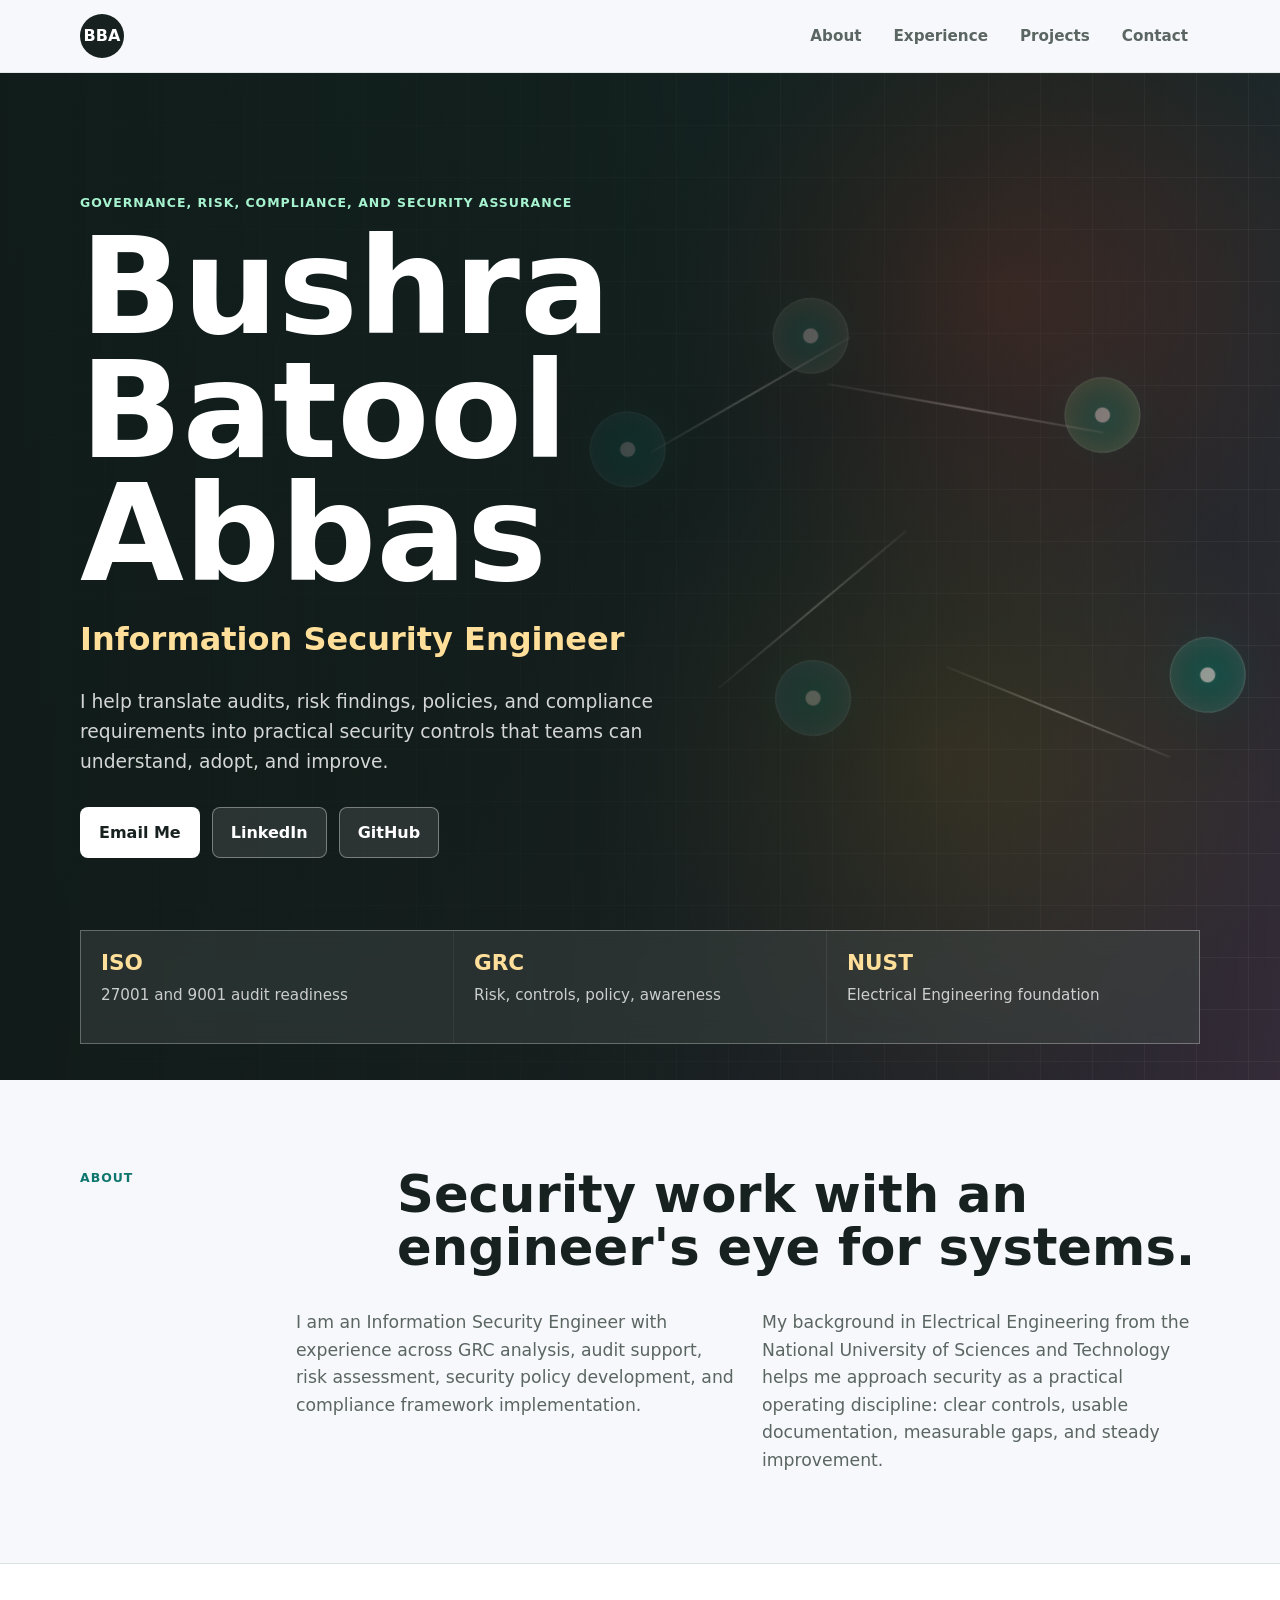
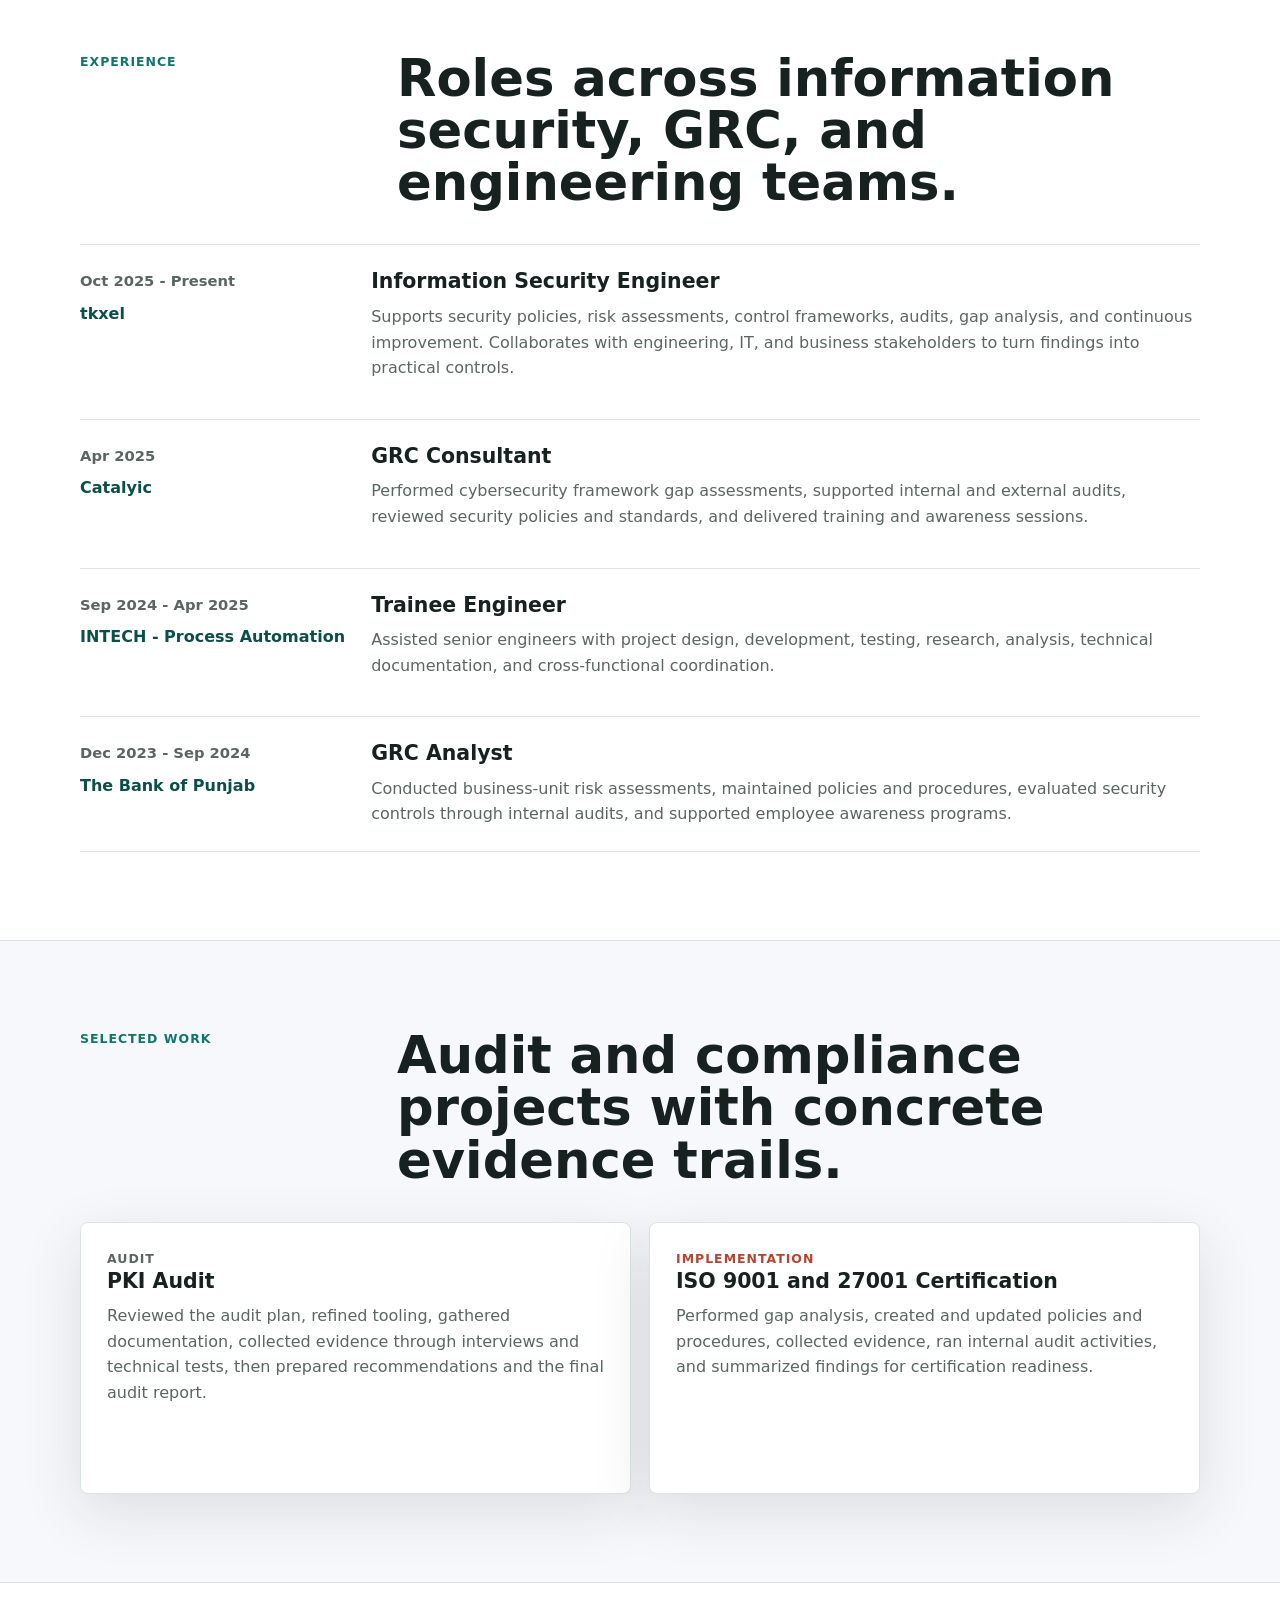
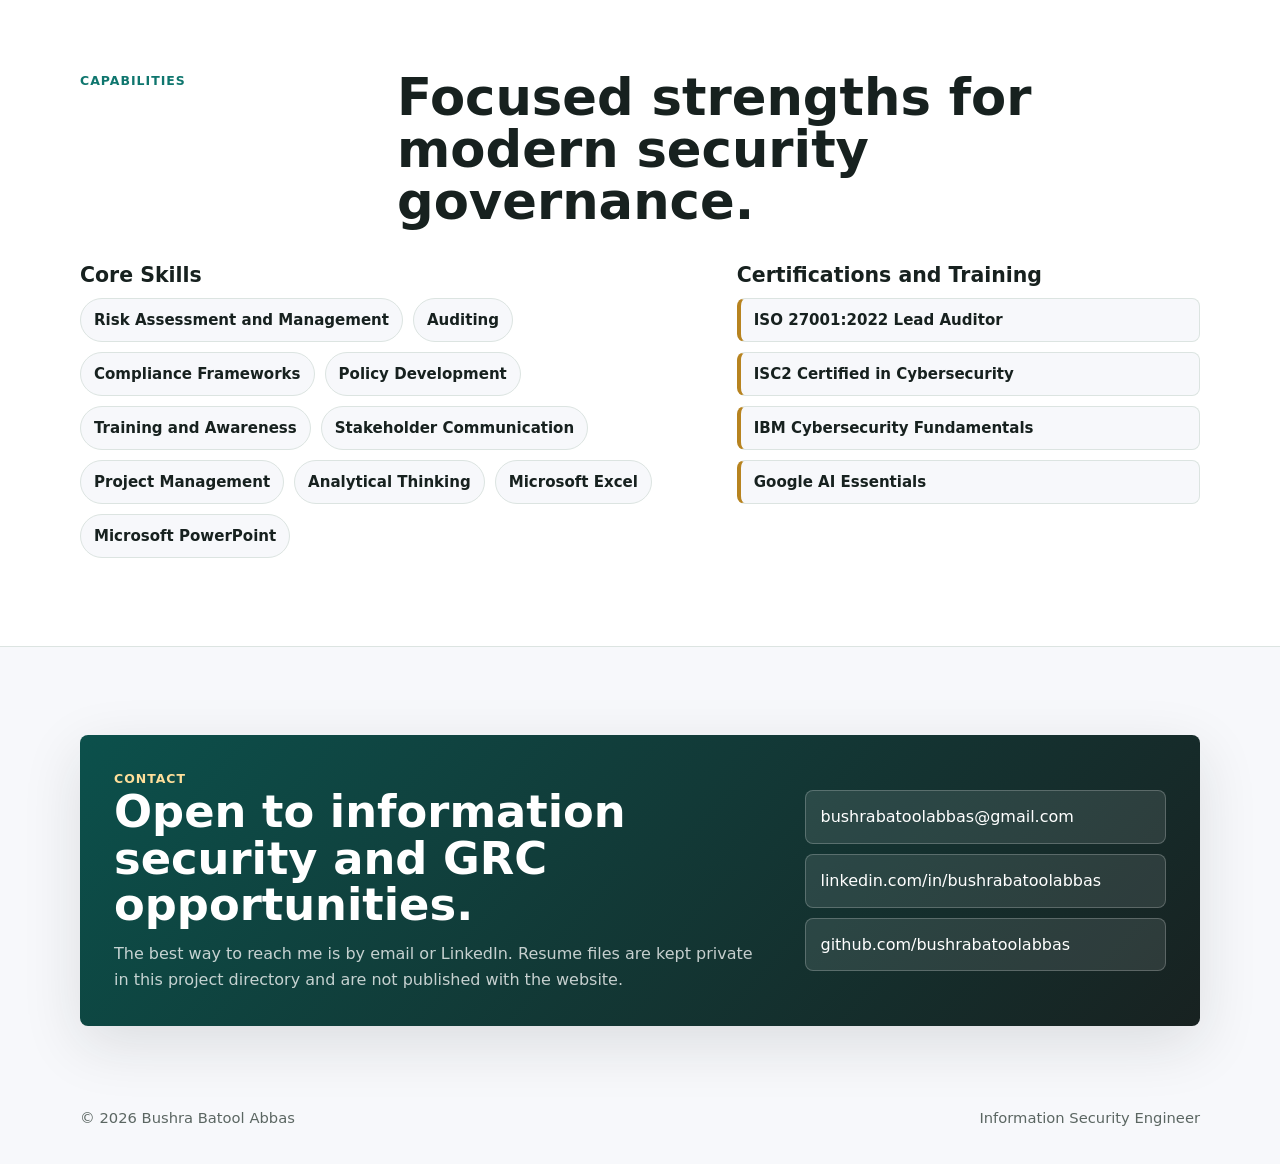
==== index.html @ c798f025 "Create portfolio website" ====
<!doctype html>
<html lang="en">
  <head>
    <meta charset="utf-8">
    <meta name="viewport" content="width=device-width, initial-scale=1">
    <meta name="description" content="Bushra Batool Abbas is an Information Security Engineer focused on GRC, audits, risk management, compliance frameworks, ISO implementation, policies, and awareness.">
    <meta name="theme-color" content="#0f766e">
    <meta property="og:title" content="Bushra Batool Abbas | Information Security Engineer">
    <meta property="og:description" content="GRC, audits, risk assessment, ISO 27001, policy development, and security awareness.">
    <meta property="og:type" content="website">
    <title>Bushra Batool Abbas | Information Security Engineer</title>
    <link rel="stylesheet" href="styles.css">
  </head>
  <body>
    <a class="skip-link" href="#main">Skip to content</a>

    <header class="site-header" aria-label="Primary">
      <nav class="nav">
        <a class="brand" href="#top" aria-label="Bushra Batool Abbas home">BBA</a>
        <button class="nav-toggle" type="button" aria-label="Open navigation" aria-expanded="false">
          <span></span>
          <span></span>
          <span></span>
        </button>
        <div class="nav-links">
          <a href="#about">About</a>
          <a href="#experience">Experience</a>
          <a href="#projects">Projects</a>
          <a href="#contact">Contact</a>
        </div>
      </nav>
    </header>

    <main id="main">
      <section class="hero" id="top" aria-labelledby="hero-title">
        <div class="hero-visual" aria-hidden="true">
          <div class="grid-plane"></div>
          <div class="control-map">
            <span class="node node-a"></span>
            <span class="node node-b"></span>
            <span class="node node-c"></span>
            <span class="node node-d"></span>
            <span class="node node-e"></span>
            <span class="line line-one"></span>
            <span class="line line-two"></span>
            <span class="line line-three"></span>
            <span class="line line-four"></span>
          </div>
        </div>
        <div class="hero-content">
          <p class="eyebrow">Governance, risk, compliance, and security assurance</p>
          <h1 id="hero-title">Bushra Batool Abbas</h1>
          <p class="hero-role">Information Security Engineer</p>
          <p class="hero-summary">
            I help translate audits, risk findings, policies, and compliance requirements into practical security controls that teams can understand, adopt, and improve.
          </p>
          <div class="hero-actions" aria-label="Contact links">
            <a class="button primary" href="mailto:bushrabatoolabbas@gmail.com">Email Me</a>
            <a class="button secondary" href="https://www.linkedin.com/in/bushrabatoolabbas/" rel="noreferrer">LinkedIn</a>
            <a class="button secondary" href="https://github.com/bushrabatoolabbas" rel="noreferrer">GitHub</a>
          </div>
        </div>
        <div class="hero-stats" aria-label="Profile highlights">
          <div>
            <strong>ISO</strong>
            <span>27001 and 9001 audit readiness</span>
          </div>
          <div>
            <strong>GRC</strong>
            <span>Risk, controls, policy, awareness</span>
          </div>
          <div>
            <strong>NUST</strong>
            <span>Electrical Engineering foundation</span>
          </div>
        </div>
      </section>

      <section class="section about" id="about" aria-labelledby="about-title">
        <div class="section-heading">
          <p class="section-kicker">About</p>
          <h2 id="about-title">Security work with an engineer's eye for systems.</h2>
        </div>
        <div class="about-grid">
          <p>
            I am an Information Security Engineer with experience across GRC analysis, audit support, risk assessment, security policy development, and compliance framework implementation.
          </p>
          <p>
            My background in Electrical Engineering from the National University of Sciences and Technology helps me approach security as a practical operating discipline: clear controls, usable documentation, measurable gaps, and steady improvement.
          </p>
        </div>
      </section>

      <section class="section band" id="experience" aria-labelledby="experience-title">
        <div class="section-heading">
          <p class="section-kicker">Experience</p>
          <h2 id="experience-title">Roles across information security, GRC, and engineering teams.</h2>
        </div>
        <div class="timeline">
          <article class="timeline-item">
            <div class="timeline-meta">
              <span>Oct 2025 - Present</span>
              <strong>tkxel</strong>
            </div>
            <div class="timeline-body">
              <h3>Information Security Engineer</h3>
              <p>
                Supports security policies, risk assessments, control frameworks, audits, gap analysis, and continuous improvement. Collaborates with engineering, IT, and business stakeholders to turn findings into practical controls.
              </p>
            </div>
          </article>

          <article class="timeline-item">
            <div class="timeline-meta">
              <span>Apr 2025</span>
              <strong>Catalyic</strong>
            </div>
            <div class="timeline-body">
              <h3>GRC Consultant</h3>
              <p>
                Performed cybersecurity framework gap assessments, supported internal and external audits, reviewed security policies and standards, and delivered training and awareness sessions.
              </p>
            </div>
          </article>

          <article class="timeline-item">
            <div class="timeline-meta">
              <span>Sep 2024 - Apr 2025</span>
              <strong>INTECH - Process Automation</strong>
            </div>
            <div class="timeline-body">
              <h3>Trainee Engineer</h3>
              <p>
                Assisted senior engineers with project design, development, testing, research, analysis, technical documentation, and cross-functional coordination.
              </p>
            </div>
          </article>

          <article class="timeline-item">
            <div class="timeline-meta">
              <span>Dec 2023 - Sep 2024</span>
              <strong>The Bank of Punjab</strong>
            </div>
            <div class="timeline-body">
              <h3>GRC Analyst</h3>
              <p>
                Conducted business-unit risk assessments, maintained policies and procedures, evaluated security controls through internal audits, and supported employee awareness programs.
              </p>
            </div>
          </article>
        </div>
      </section>

      <section class="section" id="projects" aria-labelledby="projects-title">
        <div class="section-heading">
          <p class="section-kicker">Selected Work</p>
          <h2 id="projects-title">Audit and compliance projects with concrete evidence trails.</h2>
        </div>
        <div class="project-grid">
          <article class="project-card">
            <p class="project-label">Audit</p>
            <h3>PKI Audit</h3>
            <p>
              Reviewed the audit plan, refined tooling, gathered documentation, collected evidence through interviews and technical tests, then prepared recommendations and the final audit report.
            </p>
          </article>
          <article class="project-card">
            <p class="project-label">Implementation</p>
            <h3>ISO 9001 and 27001 Certification</h3>
            <p>
              Performed gap analysis, created and updated policies and procedures, collected evidence, ran internal audit activities, and summarized findings for certification readiness.
            </p>
          </article>
        </div>
      </section>

      <section class="section split band" aria-labelledby="skills-title">
        <div class="section-heading">
          <p class="section-kicker">Capabilities</p>
          <h2 id="skills-title">Focused strengths for modern security governance.</h2>
        </div>
        <div class="capability-layout">
          <div>
            <h3>Core Skills</h3>
            <ul class="tag-list">
              <li>Risk Assessment and Management</li>
              <li>Auditing</li>
              <li>Compliance Frameworks</li>
              <li>Policy Development</li>
              <li>Training and Awareness</li>
              <li>Stakeholder Communication</li>
              <li>Project Management</li>
              <li>Analytical Thinking</li>
              <li>Microsoft Excel</li>
              <li>Microsoft PowerPoint</li>
            </ul>
          </div>
          <div>
            <h3>Certifications and Training</h3>
            <ul class="credential-list">
              <li>ISO 27001:2022 Lead Auditor</li>
              <li>ISC2 Certified in Cybersecurity</li>
              <li>IBM Cybersecurity Fundamentals</li>
              <li>Google AI Essentials</li>
            </ul>
          </div>
        </div>
      </section>

      <section class="section contact" id="contact" aria-labelledby="contact-title">
        <div class="contact-panel">
          <div>
            <p class="section-kicker">Contact</p>
            <h2 id="contact-title">Open to information security and GRC opportunities.</h2>
            <p>
              The best way to reach me is by email or LinkedIn. Resume files are kept private in this project directory and are not published with the website.
            </p>
          </div>
          <div class="contact-links">
            <a href="mailto:bushrabatoolabbas@gmail.com">bushrabatoolabbas@gmail.com</a>
            <a href="https://www.linkedin.com/in/bushrabatoolabbas/" rel="noreferrer">linkedin.com/in/bushrabatoolabbas</a>
            <a href="https://github.com/bushrabatoolabbas" rel="noreferrer">github.com/bushrabatoolabbas</a>
          </div>
        </div>
      </section>
    </main>

    <footer class="site-footer">
      <span>&copy; <span id="year">2026</span> Bushra Batool Abbas</span>
      <span>Information Security Engineer</span>
    </footer>

    <script src="script.js"></script>
  </body>
</html>
---- styles.css ----
:root {
  --ink: #17211f;
  --muted: #5b6662;
  --page: #f7f8fb;
  --surface: #ffffff;
  --line: #dce4e1;
  --teal: #0f766e;
  --teal-dark: #0b4f4a;
  --coral: #b9432f;
  --gold: #b7831f;
  --plum: #553c7b;
  --shadow: 0 18px 60px rgba(21, 31, 29, 0.12);
  --radius: 8px;
  --max: 1120px;
}

* {
  box-sizing: border-box;
}

html {
  scroll-behavior: smooth;
}

body {
  margin: 0;
  background: var(--page);
  color: var(--ink);
  font-family: Inter, ui-sans-serif, system-ui, -apple-system, BlinkMacSystemFont, "Segoe UI", sans-serif;
  line-height: 1.6;
}

a {
  color: inherit;
}

.skip-link {
  position: fixed;
  top: 12px;
  left: 12px;
  z-index: 100;
  transform: translateY(-140%);
  background: var(--ink);
  color: white;
  padding: 10px 14px;
  border-radius: var(--radius);
  transition: transform 160ms ease;
}

.skip-link:focus {
  transform: translateY(0);
}

.site-header {
  position: sticky;
  top: 0;
  z-index: 20;
  background: rgba(247, 248, 251, 0.86);
  border-bottom: 1px solid rgba(220, 228, 225, 0.84);
  backdrop-filter: blur(18px);
}

.nav {
  width: min(100% - 32px, var(--max));
  height: 72px;
  margin: 0 auto;
  display: flex;
  align-items: center;
  justify-content: space-between;
  gap: 24px;
}

.brand {
  display: grid;
  place-items: center;
  width: 44px;
  height: 44px;
  border-radius: 50%;
  background: var(--ink);
  color: white;
  font-weight: 800;
  text-decoration: none;
  letter-spacing: 0;
}

.nav-links {
  display: flex;
  align-items: center;
  gap: 8px;
}

.nav-links a {
  padding: 10px 12px;
  color: var(--muted);
  font-size: 0.95rem;
  font-weight: 650;
  text-decoration: none;
  border-radius: var(--radius);
}

.nav-links a:hover,
.nav-links a:focus-visible {
  color: var(--ink);
  background: rgba(15, 118, 110, 0.1);
}

.nav-toggle {
  display: none;
  width: 44px;
  height: 44px;
  border: 1px solid var(--line);
  border-radius: var(--radius);
  background: var(--surface);
  cursor: pointer;
}

.nav-toggle span {
  display: block;
  width: 18px;
  height: 2px;
  margin: 4px auto;
  background: var(--ink);
}

.hero {
  position: relative;
  min-height: calc(100svh - 72px);
  overflow: hidden;
  display: grid;
  align-content: center;
  padding: 86px max(24px, calc((100vw - var(--max)) / 2)) 36px;
  isolation: isolate;
  background: #111b19;
  color: white;
}

.hero::after {
  content: "";
  position: absolute;
  inset: 0;
  z-index: -1;
  background:
    linear-gradient(90deg, rgba(17, 27, 25, 0.96) 0%, rgba(17, 27, 25, 0.82) 44%, rgba(17, 27, 25, 0.32) 100%),
    radial-gradient(circle at 78% 22%, rgba(185, 67, 47, 0.42), transparent 26%),
    radial-gradient(circle at 74% 68%, rgba(183, 131, 31, 0.34), transparent 30%);
}

.hero-visual {
  position: absolute;
  inset: 0;
  z-index: -2;
  opacity: 0.96;
}

.grid-plane {
  position: absolute;
  inset: 0;
  background:
    linear-gradient(rgba(255, 255, 255, 0.08) 1px, transparent 1px),
    linear-gradient(90deg, rgba(255, 255, 255, 0.08) 1px, transparent 1px),
    linear-gradient(135deg, #0c3f3c, #1d2c2b 46%, #483449);
  background-size: 52px 52px, 52px 52px, cover;
}

.control-map {
  position: absolute;
  width: min(56vw, 680px);
  aspect-ratio: 1.25;
  right: 3vw;
  top: 18%;
  transform: rotate(-8deg);
  filter: drop-shadow(0 18px 36px rgba(0, 0, 0, 0.28));
}

.node,
.line {
  position: absolute;
  display: block;
}

.node {
  width: 76px;
  height: 76px;
  border: 1px solid rgba(255, 255, 255, 0.34);
  border-radius: 50%;
  background:
    radial-gradient(circle, rgba(255, 255, 255, 0.92) 0 7px, transparent 8px),
    radial-gradient(circle, rgba(15, 118, 110, 0.95), rgba(15, 118, 110, 0.42));
  box-shadow: inset 0 0 22px rgba(255, 255, 255, 0.18), 0 0 38px rgba(15, 118, 110, 0.34);
}

.node-a { left: 6%; top: 22%; }
.node-b { left: 35%; top: 6%; background-color: rgba(185, 67, 47, 0.55); }
.node-c { right: 13%; top: 28%; background-color: rgba(183, 131, 31, 0.52); }
.node-d { left: 28%; bottom: 14%; background-color: rgba(85, 60, 123, 0.55); }
.node-e { right: 3%; bottom: 8%; }

.line {
  height: 2px;
  transform-origin: left center;
  background: linear-gradient(90deg, rgba(255, 255, 255, 0.15), rgba(255, 255, 255, 0.78), rgba(255, 255, 255, 0.15));
}

.line-one { width: 230px; left: 15%; top: 30%; transform: rotate(-22deg); }
.line-two { width: 280px; left: 42%; top: 22%; transform: rotate(18deg); }
.line-three { width: 245px; left: 20%; bottom: 25%; transform: rotate(-32deg); }
.line-four { width: 240px; right: 11%; bottom: 23%; transform: rotate(30deg); }

.hero-content {
  max-width: 720px;
  padding-top: 34px;
}

.eyebrow,
.section-kicker,
.project-label {
  margin: 0 0 12px;
  color: var(--teal);
  font-size: 0.78rem;
  font-weight: 800;
  letter-spacing: 0.08em;
  text-transform: uppercase;
}

.hero .eyebrow {
  color: #a7f3d0;
}

h1,
h2,
h3,
p {
  overflow-wrap: anywhere;
}

h1 {
  max-width: 12ch;
  margin: 0;
  font-size: clamp(3.6rem, 11vw, 8.4rem);
  line-height: 0.92;
  letter-spacing: 0;
}

.hero-role {
  margin: 18px 0 0;
  color: #ffdf9a;
  font-size: clamp(1.28rem, 2.6vw, 2rem);
  font-weight: 760;
}

.hero-summary {
  max-width: 640px;
  margin: 22px 0 0;
  color: rgba(255, 255, 255, 0.82);
  font-size: clamp(1rem, 1.6vw, 1.17rem);
}

.hero-actions {
  display: flex;
  flex-wrap: wrap;
  gap: 12px;
  margin-top: 30px;
}

.button {
  display: inline-flex;
  align-items: center;
  justify-content: center;
  min-height: 46px;
  padding: 12px 18px;
  border: 1px solid transparent;
  border-radius: var(--radius);
  font-weight: 760;
  text-decoration: none;
}

.button.primary {
  background: #ffffff;
  color: var(--ink);
}

.button.secondary {
  color: white;
  border-color: rgba(255, 255, 255, 0.36);
  background: rgba(255, 255, 255, 0.1);
}

.button:hover,
.button:focus-visible {
  transform: translateY(-1px);
}

.hero-stats {
  align-self: end;
  display: grid;
  grid-template-columns: repeat(3, minmax(0, 1fr));
  gap: 1px;
  width: min(100%, var(--max));
  margin-top: 72px;
  border: 1px solid rgba(255, 255, 255, 0.24);
  background: rgba(255, 255, 255, 0.14);
  backdrop-filter: blur(12px);
}

.hero-stats div {
  min-height: 112px;
  padding: 20px;
  background: rgba(17, 27, 25, 0.34);
}

.hero-stats strong {
  display: block;
  color: #ffdf9a;
  font-size: 1.35rem;
  line-height: 1.1;
}

.hero-stats span {
  display: block;
  margin-top: 8px;
  color: rgba(255, 255, 255, 0.76);
  font-size: 0.95rem;
}

.section {
  width: min(100% - 32px, var(--max));
  margin: 0 auto;
  padding: 88px 0;
}

.band {
  position: relative;
  width: 100%;
  max-width: none;
  padding-left: max(16px, calc((100vw - var(--max)) / 2));
  padding-right: max(16px, calc((100vw - var(--max)) / 2));
  background: var(--surface);
  border-block: 1px solid var(--line);
}

.section-heading {
  display: grid;
  grid-template-columns: minmax(180px, 0.35fr) minmax(0, 1fr);
  gap: 36px;
  align-items: start;
  margin-bottom: 36px;
}

.section-heading h2 {
  max-width: 800px;
  margin: 0;
  font-size: clamp(2rem, 4vw, 4rem);
  line-height: 1.02;
  letter-spacing: 0;
}

.about-grid {
  display: grid;
  grid-template-columns: repeat(2, minmax(0, 1fr));
  gap: 28px;
  margin-left: min(216px, 20vw);
}

.about-grid p {
  margin: 0;
  color: var(--muted);
  font-size: 1.08rem;
}

.timeline {
  display: grid;
  gap: 14px;
}

.timeline-item {
  display: grid;
  grid-template-columns: minmax(190px, 0.32fr) minmax(0, 1fr);
  gap: 26px;
  padding: 24px 0;
  border-top: 1px solid var(--line);
}

.timeline-item:last-child {
  border-bottom: 1px solid var(--line);
}

.timeline-meta span {
  display: block;
  color: var(--muted);
  font-size: 0.92rem;
  font-weight: 680;
}

.timeline-meta strong {
  display: block;
  margin-top: 8px;
  color: var(--teal-dark);
}

.timeline-body h3,
.project-card h3,
.capability-layout h3 {
  margin: 0 0 10px;
  font-size: 1.28rem;
  line-height: 1.2;
}

.timeline-body p,
.project-card p,
.contact p {
  margin: 0;
  color: var(--muted);
}

.project-grid {
  display: grid;
  grid-template-columns: repeat(2, minmax(0, 1fr));
  gap: 18px;
}

.project-card {
  min-height: 272px;
  padding: 26px;
  border: 1px solid var(--line);
  border-radius: var(--radius);
  background: var(--surface);
  box-shadow: var(--shadow);
}

.project-card:nth-child(2) .project-label {
  color: var(--coral);
}

.capability-layout {
  display: grid;
  grid-template-columns: 1.15fr 0.85fr;
  gap: 30px;
}

.tag-list,
.credential-list {
  list-style: none;
  display: flex;
  flex-wrap: wrap;
  gap: 10px;
  padding: 0;
  margin: 0;
}

.tag-list li,
.credential-list li {
  border: 1px solid var(--line);
  border-radius: 999px;
  background: var(--page);
  padding: 9px 13px;
  color: var(--ink);
  font-size: 0.94rem;
  font-weight: 650;
}

.credential-list {
  display: grid;
}

.credential-list li {
  border-radius: var(--radius);
  border-left: 4px solid var(--gold);
}

.contact {
  padding-bottom: 56px;
}

.contact-panel {
  display: grid;
  grid-template-columns: minmax(0, 1fr) minmax(280px, 0.55fr);
  gap: 36px;
  align-items: center;
  padding: 34px;
  border-radius: var(--radius);
  color: white;
  background:
    linear-gradient(135deg, rgba(11, 79, 74, 0.96), rgba(23, 33, 31, 0.98)),
    linear-gradient(45deg, var(--teal), var(--plum));
  box-shadow: var(--shadow);
}

.contact-panel .section-kicker {
  color: #ffdf9a;
}

.contact-panel h2 {
  margin: 0 0 12px;
  font-size: clamp(1.8rem, 3.5vw, 3rem);
  line-height: 1.04;
  letter-spacing: 0;
}

.contact-panel p {
  color: rgba(255, 255, 255, 0.76);
}

.contact-links {
  display: grid;
  gap: 10px;
}

.contact-links a {
  display: block;
  padding: 13px 14px;
  border: 1px solid rgba(255, 255, 255, 0.22);
  border-radius: var(--radius);
  background: rgba(255, 255, 255, 0.1);
  color: white;
  text-decoration: none;
  overflow-wrap: anywhere;
}

.contact-links a:hover,
.contact-links a:focus-visible {
  background: rgba(255, 255, 255, 0.17);
}

.site-footer {
  width: min(100% - 32px, var(--max));
  margin: 0 auto;
  padding: 24px 0 34px;
  display: flex;
  justify-content: space-between;
  gap: 16px;
  color: var(--muted);
  font-size: 0.92rem;
}

@media (max-width: 820px) {
  .nav-toggle {
    display: block;
  }

  .nav-links {
    position: absolute;
    top: 72px;
    left: 16px;
    right: 16px;
    display: none;
    flex-direction: column;
    align-items: stretch;
    padding: 12px;
    border: 1px solid var(--line);
    border-radius: var(--radius);
    background: var(--surface);
    box-shadow: var(--shadow);
  }

  .nav-links.is-open {
    display: flex;
  }

  .nav-links a {
    color: var(--ink);
  }

  .hero {
    padding-top: 68px;
  }

  .control-map {
    width: 92vw;
    right: -32vw;
    top: 12%;
    opacity: 0.55;
  }

  .hero::after {
    background:
      linear-gradient(90deg, rgba(17, 27, 25, 0.96), rgba(17, 27, 25, 0.76)),
      radial-gradient(circle at 84% 18%, rgba(185, 67, 47, 0.35), transparent 30%);
  }

  .hero-stats,
  .section-heading,
  .about-grid,
  .timeline-item,
  .project-grid,
  .capability-layout,
  .contact-panel {
    grid-template-columns: 1fr;
  }

  .hero-stats {
    margin-top: 54px;
  }

  .hero-stats div {
    min-height: auto;
  }

  .section {
    padding-top: 64px;
    padding-bottom: 64px;
  }

  .about-grid {
    margin-left: 0;
  }

  .section-heading {
    gap: 10px;
  }

  .timeline-item {
    gap: 10px;
  }

  .project-card {
    min-height: auto;
  }

  .site-footer {
    flex-direction: column;
  }
}

@media (max-width: 480px) {
  .nav {
    width: min(100% - 24px, var(--max));
  }

  .hero {
    padding-left: 16px;
    padding-right: 16px;
  }

  .button {
    width: 100%;
  }

  .contact-panel {
    padding: 24px;
  }
}

@media (prefers-reduced-motion: reduce) {
  *,
  *::before,
  *::after {
    scroll-behavior: auto !important;
    transition-duration: 0.01ms !important;
    animation-duration: 0.01ms !important;
    animation-iteration-count: 1 !important;
  }
}
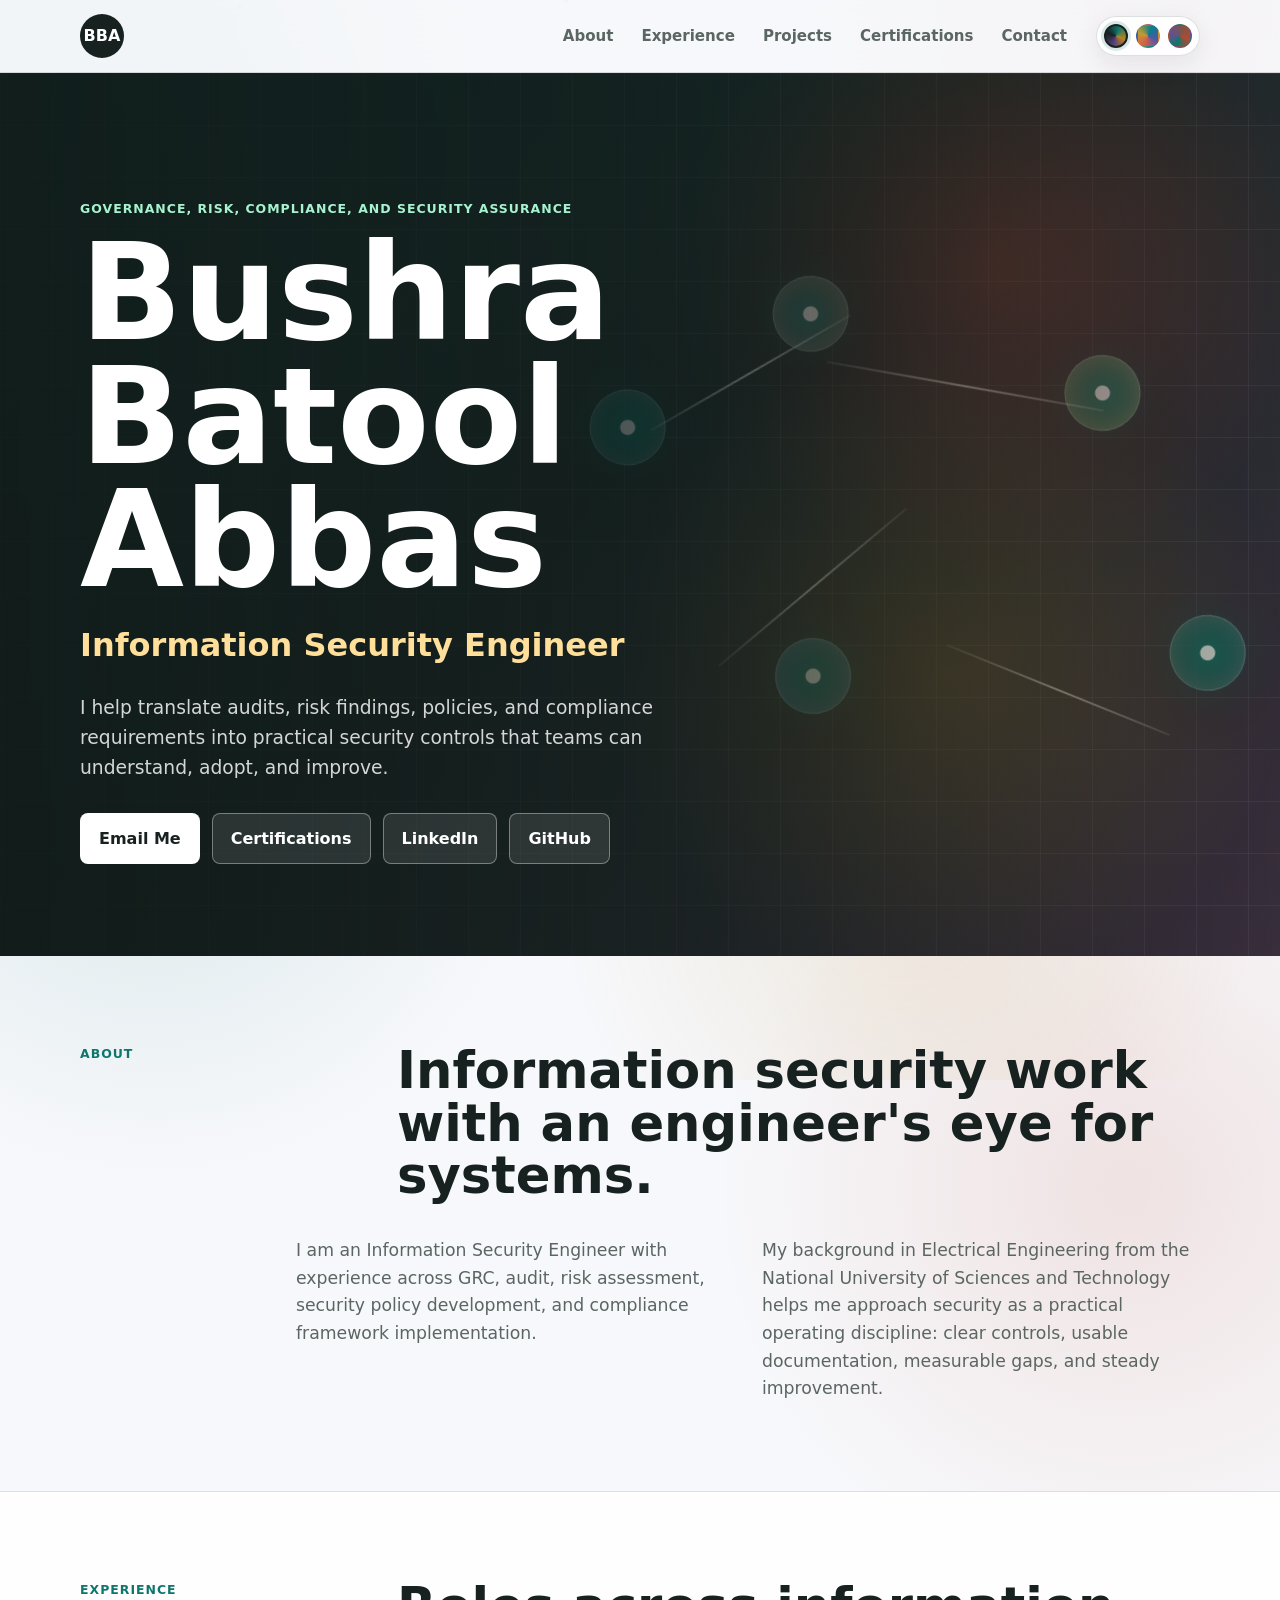
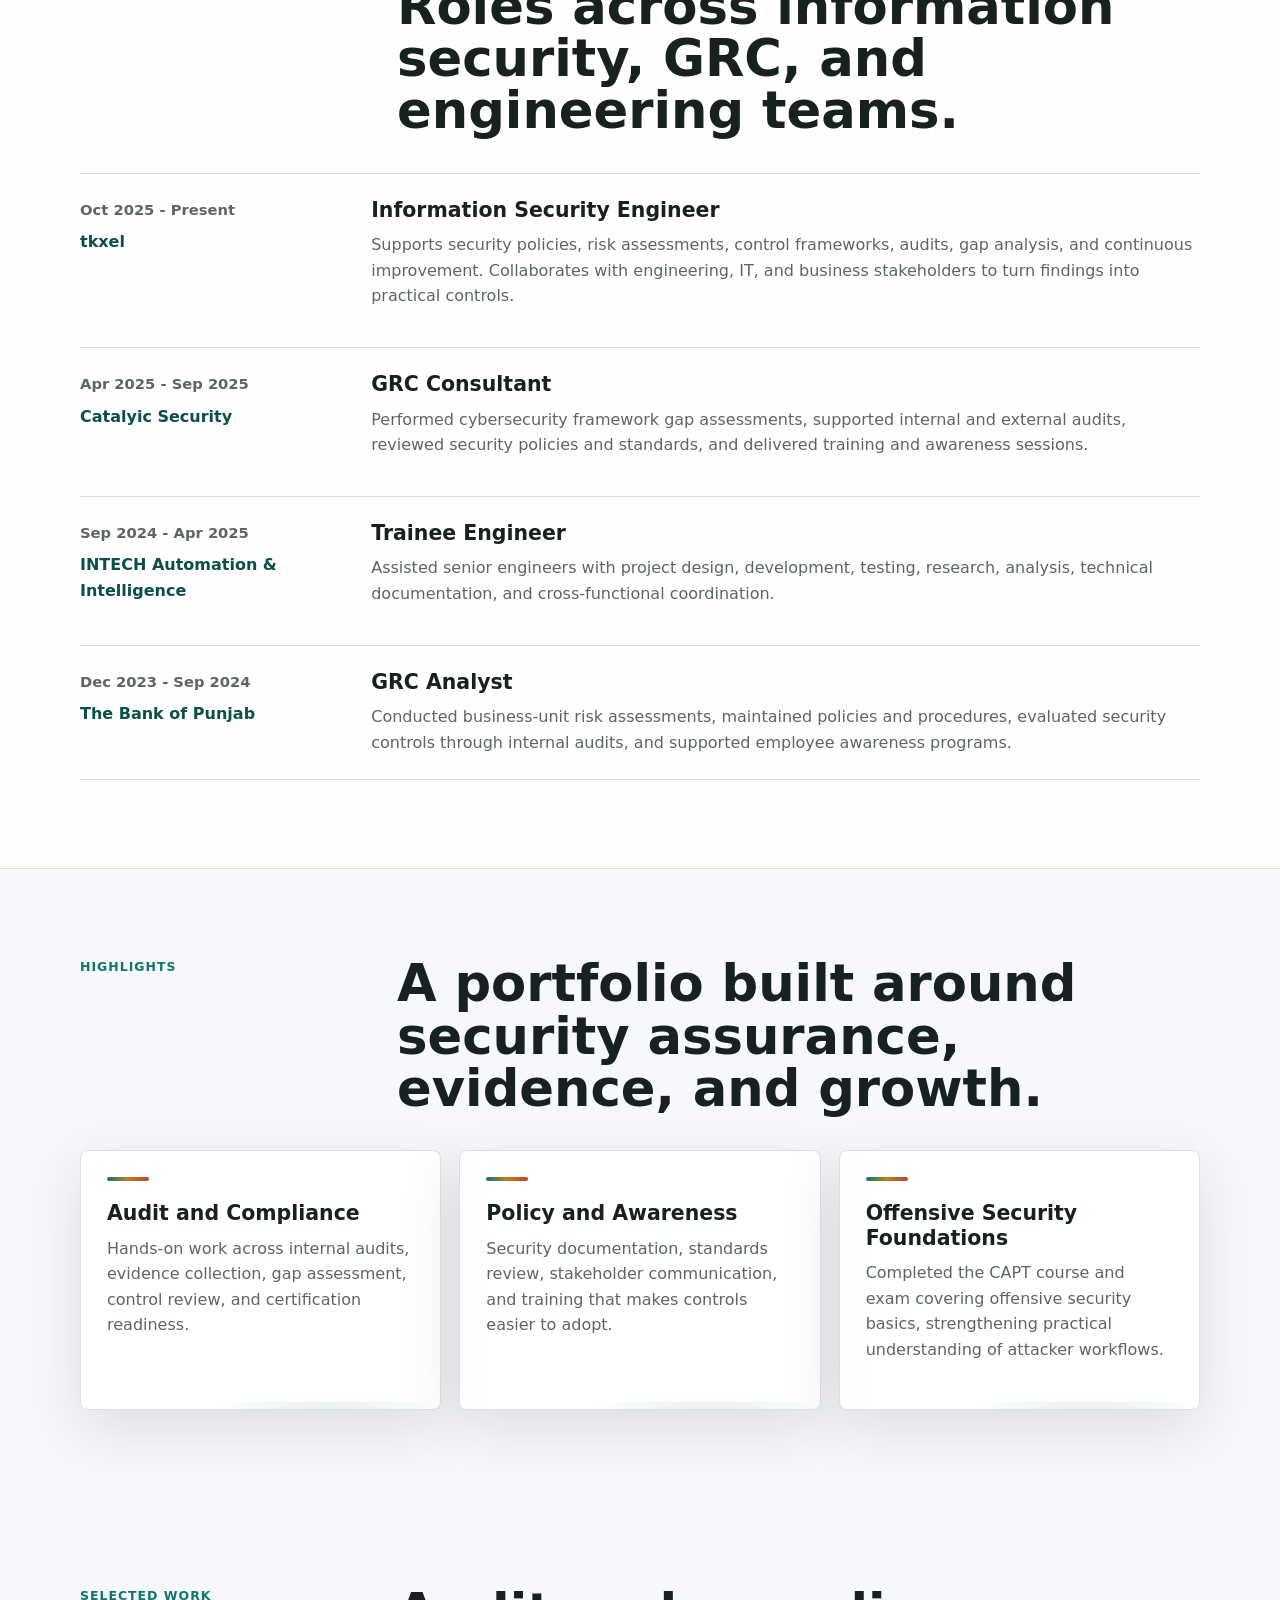
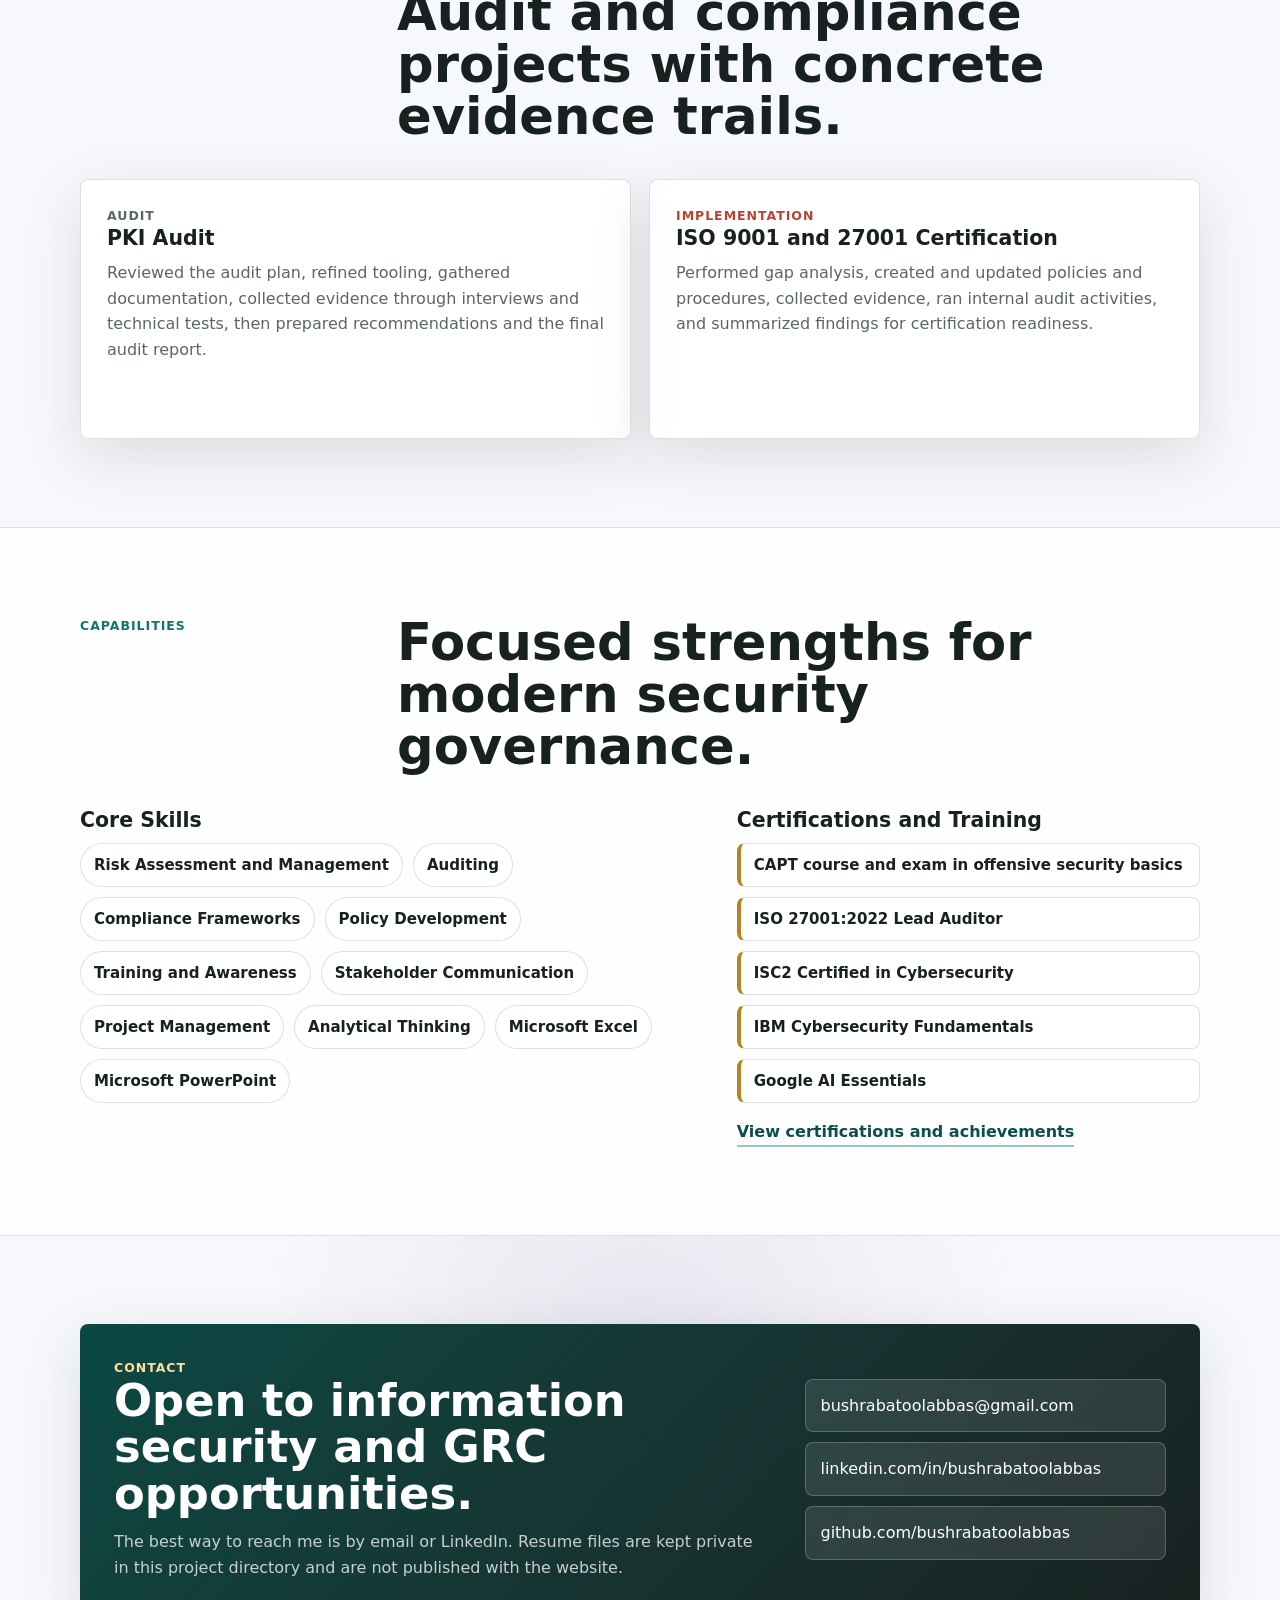
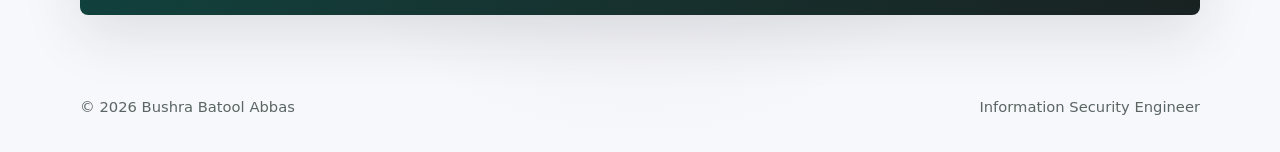
==== commit ef0c6324: "Enhance portfolio content and interactions" ====
--- a/index.html
+++ b/index.html
@@ -12,21 +12,28 @@
     <link rel="stylesheet" href="styles.css">
   </head>
   <body>
+    <canvas class="live-background" id="live-background" aria-hidden="true"></canvas>
     <a class="skip-link" href="#main">Skip to content</a>
 
     <header class="site-header" aria-label="Primary">
       <nav class="nav">
-        <a class="brand" href="#top" aria-label="Bushra Batool Abbas home">BBA</a>
+        <a class="brand" href="index.html#top" aria-label="Bushra Batool Abbas home">BBA</a>
         <button class="nav-toggle" type="button" aria-label="Open navigation" aria-expanded="false">
           <span></span>
           <span></span>
           <span></span>
         </button>
         <div class="nav-links">
-          <a href="#about">About</a>
-          <a href="#experience">Experience</a>
-          <a href="#projects">Projects</a>
-          <a href="#contact">Contact</a>
+          <a href="index.html#about">About</a>
+          <a href="index.html#experience">Experience</a>
+          <a href="index.html#projects">Projects</a>
+          <a href="certifications.html">Certifications</a>
+          <a href="index.html#contact">Contact</a>
+        </div>
+        <div class="theme-switcher" aria-label="Theme picker">
+          <button class="theme-swatch swatch-fortress" type="button" data-theme-value="fortress" aria-label="Use fortress theme" title="Fortress theme"></button>
+          <button class="theme-swatch swatch-aurora" type="button" data-theme-value="aurora" aria-label="Use aurora theme" title="Aurora theme"></button>
+          <button class="theme-swatch swatch-ember" type="button" data-theme-value="ember" aria-label="Use ember theme" title="Ember theme"></button>
         </div>
       </nav>
     </header>
@@ -56,34 +63,21 @@
           </p>
           <div class="hero-actions" aria-label="Contact links">
             <a class="button primary" href="mailto:bushrabatoolabbas@gmail.com">Email Me</a>
+            <a class="button secondary" href="certifications.html">Certifications</a>
             <a class="button secondary" href="https://www.linkedin.com/in/bushrabatoolabbas/" rel="noreferrer">LinkedIn</a>
             <a class="button secondary" href="https://github.com/bushrabatoolabbas" rel="noreferrer">GitHub</a>
           </div>
         </div>
-        <div class="hero-stats" aria-label="Profile highlights">
-          <div>
-            <strong>ISO</strong>
-            <span>27001 and 9001 audit readiness</span>
-          </div>
-          <div>
-            <strong>GRC</strong>
-            <span>Risk, controls, policy, awareness</span>
-          </div>
-          <div>
-            <strong>NUST</strong>
-            <span>Electrical Engineering foundation</span>
-          </div>
-        </div>
       </section>
 
       <section class="section about" id="about" aria-labelledby="about-title">
         <div class="section-heading">
           <p class="section-kicker">About</p>
-          <h2 id="about-title">Security work with an engineer's eye for systems.</h2>
+          <h2 id="about-title">Information security work with an engineer's eye for systems.</h2>
         </div>
         <div class="about-grid">
           <p>
-            I am an Information Security Engineer with experience across GRC analysis, audit support, risk assessment, security policy development, and compliance framework implementation.
+            I am an Information Security Engineer with experience across GRC, audit, risk assessment, security policy development, and compliance framework implementation.
           </p>
           <p>
             My background in Electrical Engineering from the National University of Sciences and Technology helps me approach security as a practical operating discipline: clear controls, usable documentation, measurable gaps, and steady improvement.
@@ -112,8 +106,8 @@
 
           <article class="timeline-item">
             <div class="timeline-meta">
-              <span>Apr 2025</span>
-              <strong>Catalyic</strong>
+              <span>Apr 2025 - Sep 2025</span>
+              <strong>Catalyic Security</strong>
             </div>
             <div class="timeline-body">
               <h3>GRC Consultant</h3>
@@ -126,7 +120,7 @@
           <article class="timeline-item">
             <div class="timeline-meta">
               <span>Sep 2024 - Apr 2025</span>
-              <strong>INTECH - Process Automation</strong>
+              <strong>INTECH Automation &amp; Intelligence</strong>
             </div>
             <div class="timeline-body">
               <h3>Trainee Engineer</h3>
@@ -147,6 +141,30 @@
                 Conducted business-unit risk assessments, maintained policies and procedures, evaluated security controls through internal audits, and supported employee awareness programs.
               </p>
             </div>
+          </article>
+        </div>
+      </section>
+
+      <section class="section highlights" aria-labelledby="highlights-title">
+        <div class="section-heading">
+          <p class="section-kicker">Highlights</p>
+          <h2 id="highlights-title">A portfolio built around security assurance, evidence, and growth.</h2>
+        </div>
+        <div class="highlight-grid">
+          <article class="highlight-card">
+            <span class="highlight-mark"></span>
+            <h3>Audit and Compliance</h3>
+            <p>Hands-on work across internal audits, evidence collection, gap assessment, control review, and certification readiness.</p>
+          </article>
+          <article class="highlight-card">
+            <span class="highlight-mark"></span>
+            <h3>Policy and Awareness</h3>
+            <p>Security documentation, standards review, stakeholder communication, and training that makes controls easier to adopt.</p>
+          </article>
+          <article class="highlight-card">
+            <span class="highlight-mark"></span>
+            <h3>Offensive Security Foundations</h3>
+            <p>Completed the CAPT course and exam covering offensive security basics, strengthening practical understanding of attacker workflows.</p>
           </article>
         </div>
       </section>
@@ -198,11 +216,13 @@
           <div>
             <h3>Certifications and Training</h3>
             <ul class="credential-list">
+              <li>CAPT course and exam in offensive security basics</li>
               <li>ISO 27001:2022 Lead Auditor</li>
               <li>ISC2 Certified in Cybersecurity</li>
               <li>IBM Cybersecurity Fundamentals</li>
               <li>Google AI Essentials</li>
             </ul>
+            <a class="text-link" href="certifications.html">View certifications and achievements</a>
           </div>
         </div>
       </section>
--- a/styles.css
+++ b/styles.css
@@ -2,18 +2,62 @@
   --ink: #17211f;
   --muted: #5b6662;
   --page: #f7f8fb;
-  --surface: #ffffff;
-  --line: #dce4e1;
-  --teal: #0f766e;
-  --teal-dark: #0b4f4a;
-  --coral: #b9432f;
-  --gold: #b7831f;
-  --plum: #553c7b;
+  --surface: rgba(255, 255, 255, 0.9);
+  --surface-solid: #ffffff;
+  --line: rgba(49, 64, 60, 0.16);
+  --primary: #0f766e;
+  --primary-dark: #0b4f4a;
+  --accent: #b9432f;
+  --warm: #b7831f;
+  --violet: #553c7b;
+  --hero-1: #0c3f3c;
+  --hero-2: #1d2c2b;
+  --hero-3: #483449;
+  --hero-overlay: rgba(17, 27, 25, 0.92);
+  --cursor-rgb: 15, 118, 110;
   --shadow: 0 18px 60px rgba(21, 31, 29, 0.12);
   --radius: 8px;
   --max: 1120px;
 }
 
+html[data-theme="aurora"] {
+  --ink: #102331;
+  --muted: #566a72;
+  --page: #f5fbfb;
+  --surface: rgba(255, 255, 255, 0.88);
+  --surface-solid: #ffffff;
+  --line: rgba(31, 75, 89, 0.16);
+  --primary: #087f8c;
+  --primary-dark: #075c66;
+  --accent: #d45d4c;
+  --warm: #c59b30;
+  --violet: #4958a8;
+  --hero-1: #0a5562;
+  --hero-2: #243b73;
+  --hero-3: #8c3f62;
+  --hero-overlay: rgba(11, 29, 39, 0.88);
+  --cursor-rgb: 8, 127, 140;
+}
+
+html[data-theme="ember"] {
+  --ink: #251d1a;
+  --muted: #6c5d55;
+  --page: #fbf7f2;
+  --surface: rgba(255, 252, 247, 0.9);
+  --surface-solid: #fffaf4;
+  --line: rgba(82, 55, 40, 0.18);
+  --primary: #7f5446;
+  --primary-dark: #53362d;
+  --accent: #0f766e;
+  --warm: #b24a32;
+  --violet: #6a4f8b;
+  --hero-1: #4f322b;
+  --hero-2: #1f4947;
+  --hero-3: #5a4978;
+  --hero-overlay: rgba(36, 26, 22, 0.9);
+  --cursor-rgb: 178, 74, 50;
+}
+
 * {
   box-sizing: border-box;
 }
@@ -23,15 +67,66 @@
 }
 
 body {
+  position: relative;
+  min-height: 100vh;
   margin: 0;
-  background: var(--page);
+  background:
+    radial-gradient(circle at 12% 16%, rgba(var(--cursor-rgb), 0.12), transparent 30vw),
+    radial-gradient(circle at 88% 24%, rgba(185, 67, 47, 0.12), transparent 32vw),
+    radial-gradient(circle at 50% 92%, rgba(85, 60, 123, 0.1), transparent 30vw),
+    var(--page);
   color: var(--ink);
   font-family: Inter, ui-sans-serif, system-ui, -apple-system, BlinkMacSystemFont, "Segoe UI", sans-serif;
   line-height: 1.6;
+  overflow-x: hidden;
+}
+
+body::before {
+  content: "";
+  position: fixed;
+  inset: -20%;
+  z-index: 0;
+  background:
+    radial-gradient(circle at 20% 25%, rgba(var(--cursor-rgb), 0.18), transparent 22%),
+    radial-gradient(circle at 80% 15%, rgba(185, 67, 47, 0.14), transparent 20%),
+    radial-gradient(circle at 65% 85%, rgba(183, 131, 31, 0.13), transparent 22%);
+  animation: ambientDrift 18s ease-in-out infinite alternate;
+  pointer-events: none;
 }
 
 a {
   color: inherit;
+}
+
+button,
+a {
+  -webkit-tap-highlight-color: transparent;
+}
+
+.live-background {
+  position: fixed;
+  inset: 0;
+  z-index: 0;
+  width: 100%;
+  height: 100%;
+  pointer-events: none;
+  opacity: 0.72;
+}
+
+.cursor-dot {
+  position: fixed;
+  left: 0;
+  top: 0;
+  z-index: 80;
+  width: 9px;
+  height: 9px;
+  border-radius: 50%;
+  border: 1px solid rgba(255, 255, 255, 0.52);
+  background: rgba(var(--cursor-rgb), 0.45);
+  box-shadow: 0 0 18px rgba(var(--cursor-rgb), 0.42);
+  pointer-events: none;
+  transform: translate3d(-100px, -100px, 0);
+  will-change: transform, opacity;
 }
 
 .skip-link {
@@ -54,20 +149,20 @@
 .site-header {
   position: sticky;
   top: 0;
-  z-index: 20;
-  background: rgba(247, 248, 251, 0.86);
-  border-bottom: 1px solid rgba(220, 228, 225, 0.84);
+  z-index: 30;
+  background: color-mix(in srgb, var(--page) 82%, transparent);
+  border-bottom: 1px solid var(--line);
   backdrop-filter: blur(18px);
 }
 
 .nav {
   width: min(100% - 32px, var(--max));
-  height: 72px;
+  min-height: 72px;
   margin: 0 auto;
-  display: flex;
+  display: grid;
+  grid-template-columns: auto 1fr auto;
   align-items: center;
-  justify-content: space-between;
-  gap: 24px;
+  gap: 18px;
 }
 
 .brand {
@@ -86,22 +181,61 @@
 .nav-links {
   display: flex;
   align-items: center;
-  gap: 8px;
+  justify-content: flex-end;
+  gap: 6px;
 }
 
 .nav-links a {
-  padding: 10px 12px;
+  padding: 10px 11px;
   color: var(--muted);
-  font-size: 0.95rem;
+  font-size: 0.94rem;
   font-weight: 650;
   text-decoration: none;
   border-radius: var(--radius);
+  white-space: nowrap;
 }
 
 .nav-links a:hover,
-.nav-links a:focus-visible {
+.nav-links a:focus-visible,
+.nav-links a[aria-current="page"] {
   color: var(--ink);
-  background: rgba(15, 118, 110, 0.1);
+  background: rgba(var(--cursor-rgb), 0.1);
+}
+
+.theme-switcher {
+  display: flex;
+  align-items: center;
+  gap: 8px;
+  padding: 7px;
+  border: 1px solid var(--line);
+  border-radius: 999px;
+  background: var(--surface);
+  box-shadow: 0 8px 26px rgba(21, 31, 29, 0.08);
+}
+
+.theme-swatch {
+  width: 24px;
+  height: 24px;
+  border: 2px solid transparent;
+  border-radius: 50%;
+  cursor: pointer;
+}
+
+.theme-swatch[aria-pressed="true"] {
+  border-color: var(--ink);
+  box-shadow: 0 0 0 3px rgba(var(--cursor-rgb), 0.16);
+}
+
+.swatch-fortress {
+  background: conic-gradient(from 20deg, #0f766e, #b7831f, #553c7b, #17211f, #0f766e);
+}
+
+.swatch-aurora {
+  background: conic-gradient(from 20deg, #087f8c, #4958a8, #d45d4c, #c59b30, #087f8c);
+}
+
+.swatch-ember {
+  background: conic-gradient(from 20deg, #7f5446, #b24a32, #0f766e, #6a4f8b, #7f5446);
 }
 
 .nav-toggle {
@@ -110,7 +244,7 @@
   height: 44px;
   border: 1px solid var(--line);
   border-radius: var(--radius);
-  background: var(--surface);
+  background: var(--surface-solid);
   cursor: pointer;
 }
 
@@ -122,25 +256,32 @@
   background: var(--ink);
 }
 
+main,
+.site-footer {
+  position: relative;
+  z-index: 1;
+}
+
 .hero {
   position: relative;
   min-height: calc(100svh - 72px);
   overflow: hidden;
   display: grid;
   align-content: center;
-  padding: 86px max(24px, calc((100vw - var(--max)) / 2)) 36px;
+  padding: 92px max(24px, calc((100vw - var(--max)) / 2)) 92px;
   isolation: isolate;
   background: #111b19;
   color: white;
 }
 
-.hero::after {
+.hero::after,
+.subhero::after {
   content: "";
   position: absolute;
   inset: 0;
   z-index: -1;
   background:
-    linear-gradient(90deg, rgba(17, 27, 25, 0.96) 0%, rgba(17, 27, 25, 0.82) 44%, rgba(17, 27, 25, 0.32) 100%),
+    linear-gradient(90deg, var(--hero-overlay) 0%, color-mix(in srgb, var(--hero-overlay) 78%, transparent) 48%, rgba(17, 27, 25, 0.24) 100%),
     radial-gradient(circle at 78% 22%, rgba(185, 67, 47, 0.42), transparent 26%),
     radial-gradient(circle at 74% 68%, rgba(183, 131, 31, 0.34), transparent 30%);
 }
@@ -158,8 +299,9 @@
   background:
     linear-gradient(rgba(255, 255, 255, 0.08) 1px, transparent 1px),
     linear-gradient(90deg, rgba(255, 255, 255, 0.08) 1px, transparent 1px),
-    linear-gradient(135deg, #0c3f3c, #1d2c2b 46%, #483449);
+    linear-gradient(135deg, var(--hero-1), var(--hero-2) 46%, var(--hero-3));
   background-size: 52px 52px, 52px 52px, cover;
+  animation: gridShift 18s linear infinite;
 }
 
 .control-map {
@@ -185,8 +327,19 @@
   border-radius: 50%;
   background:
     radial-gradient(circle, rgba(255, 255, 255, 0.92) 0 7px, transparent 8px),
-    radial-gradient(circle, rgba(15, 118, 110, 0.95), rgba(15, 118, 110, 0.42));
-  box-shadow: inset 0 0 22px rgba(255, 255, 255, 0.18), 0 0 38px rgba(15, 118, 110, 0.34);
+    radial-gradient(circle, rgba(var(--cursor-rgb), 0.95), rgba(var(--cursor-rgb), 0.42));
+  box-shadow: inset 0 0 22px rgba(255, 255, 255, 0.18), 0 0 38px rgba(var(--cursor-rgb), 0.34);
+  animation: nodePulse 3.4s ease-in-out infinite;
+}
+
+.node-b,
+.node-d {
+  animation-delay: -1.2s;
+}
+
+.node-c,
+.node-e {
+  animation-delay: -2.1s;
 }
 
 .node-a { left: 6%; top: 22%; }
@@ -215,14 +368,15 @@
 .section-kicker,
 .project-label {
   margin: 0 0 12px;
-  color: var(--teal);
+  color: var(--primary);
   font-size: 0.78rem;
   font-weight: 800;
   letter-spacing: 0.08em;
   text-transform: uppercase;
 }
 
-.hero .eyebrow {
+.hero .eyebrow,
+.subhero .eyebrow {
   color: #a7f3d0;
 }
 
@@ -241,6 +395,11 @@
   letter-spacing: 0;
 }
 
+.subhero h1 {
+  max-width: 900px;
+  font-size: clamp(3.2rem, 8vw, 6.7rem);
+}
+
 .hero-role {
   margin: 18px 0 0;
   color: #ffdf9a;
@@ -248,7 +407,8 @@
   font-weight: 760;
 }
 
-.hero-summary {
+.hero-summary,
+.subhero p {
   max-width: 640px;
   margin: 22px 0 0;
   color: rgba(255, 255, 255, 0.82);
@@ -272,11 +432,12 @@
   border-radius: var(--radius);
   font-weight: 760;
   text-decoration: none;
+  transition: transform 160ms ease, background 160ms ease;
 }
 
 .button.primary {
   background: #ffffff;
-  color: var(--ink);
+  color: #17211f;
 }
 
 .button.secondary {
@@ -290,36 +451,33 @@
   transform: translateY(-1px);
 }
 
-.hero-stats {
-  align-self: end;
-  display: grid;
-  grid-template-columns: repeat(3, minmax(0, 1fr));
-  gap: 1px;
-  width: min(100%, var(--max));
-  margin-top: 72px;
-  border: 1px solid rgba(255, 255, 255, 0.24);
-  background: rgba(255, 255, 255, 0.14);
-  backdrop-filter: blur(12px);
-}
-
-.hero-stats div {
-  min-height: 112px;
-  padding: 20px;
-  background: rgba(17, 27, 25, 0.34);
-}
-
-.hero-stats strong {
-  display: block;
-  color: #ffdf9a;
-  font-size: 1.35rem;
-  line-height: 1.1;
-}
-
-.hero-stats span {
-  display: block;
-  margin-top: 8px;
-  color: rgba(255, 255, 255, 0.76);
-  font-size: 0.95rem;
+.subhero {
+  position: relative;
+  min-height: 56svh;
+  overflow: hidden;
+  display: grid;
+  align-content: end;
+  padding: 92px max(24px, calc((100vw - var(--max)) / 2)) 72px;
+  isolation: isolate;
+  background:
+    linear-gradient(135deg, var(--hero-1), var(--hero-2) 52%, var(--hero-3));
+  color: white;
+}
+
+.subhero::before {
+  content: "";
+  position: absolute;
+  inset: 0;
+  z-index: -2;
+  background:
+    linear-gradient(rgba(255, 255, 255, 0.08) 1px, transparent 1px),
+    linear-gradient(90deg, rgba(255, 255, 255, 0.08) 1px, transparent 1px);
+  background-size: 48px 48px;
+  animation: gridShift 18s linear infinite;
+}
+
+.subhero-content {
+  max-width: var(--max);
 }
 
 .section {
@@ -334,8 +492,9 @@
   max-width: none;
   padding-left: max(16px, calc((100vw - var(--max)) / 2));
   padding-right: max(16px, calc((100vw - var(--max)) / 2));
-  background: var(--surface);
+  background: color-mix(in srgb, var(--surface-solid) 86%, transparent);
   border-block: 1px solid var(--line);
+  backdrop-filter: blur(10px);
 }
 
 .section-heading {
@@ -384,7 +543,8 @@
   border-bottom: 1px solid var(--line);
 }
 
-.timeline-meta span {
+.timeline-meta span,
+.mini-timeline span {
   display: block;
   color: var(--muted);
   font-size: 0.92rem;
@@ -394,12 +554,16 @@
 .timeline-meta strong {
   display: block;
   margin-top: 8px;
-  color: var(--teal-dark);
+  color: var(--primary-dark);
 }
 
 .timeline-body h3,
 .project-card h3,
-.capability-layout h3 {
+.capability-layout h3,
+.highlight-card h3,
+.credential-card h3,
+.achievement-item h3,
+.mini-timeline h3 {
   margin: 0 0 10px;
   font-size: 1.28rem;
   line-height: 1.2;
@@ -407,28 +571,74 @@
 
 .timeline-body p,
 .project-card p,
-.contact p {
+.contact p,
+.highlight-card p,
+.credential-card p,
+.achievement-item p {
   margin: 0;
   color: var(--muted);
 }
 
+.highlight-grid,
+.project-grid,
+.credential-grid {
+  display: grid;
+  grid-template-columns: repeat(3, minmax(0, 1fr));
+  gap: 18px;
+}
+
 .project-grid {
-  display: grid;
   grid-template-columns: repeat(2, minmax(0, 1fr));
-  gap: 18px;
-}
-
-.project-card {
-  min-height: 272px;
+}
+
+.highlight-card,
+.project-card,
+.credential-card {
+  position: relative;
+  min-height: 260px;
   padding: 26px;
   border: 1px solid var(--line);
   border-radius: var(--radius);
   background: var(--surface);
   box-shadow: var(--shadow);
-}
-
-.project-card:nth-child(2) .project-label {
-  color: var(--coral);
+  backdrop-filter: blur(10px);
+  overflow: hidden;
+}
+
+.highlight-card::after,
+.credential-card::after {
+  content: "";
+  position: absolute;
+  inset: auto -20% -44% 18%;
+  height: 120px;
+  background: radial-gradient(circle, rgba(var(--cursor-rgb), 0.16), transparent 64%);
+  pointer-events: none;
+}
+
+.highlight-mark {
+  display: block;
+  width: 42px;
+  height: 4px;
+  margin-bottom: 20px;
+  border-radius: 999px;
+  background: linear-gradient(90deg, var(--primary), var(--warm), var(--accent));
+}
+
+.project-card:nth-child(2) .project-label,
+.credential-card:nth-child(3n + 2) .project-label {
+  color: var(--accent);
+}
+
+.credential-grid {
+  grid-template-columns: repeat(2, minmax(0, 1fr));
+}
+
+.credential-card.featured {
+  grid-column: span 2;
+  min-height: 220px;
+  background:
+    linear-gradient(135deg, rgba(var(--cursor-rgb), 0.14), transparent 48%),
+    var(--surface);
 }
 
 .capability-layout {
@@ -451,7 +661,7 @@
 .credential-list li {
   border: 1px solid var(--line);
   border-radius: 999px;
-  background: var(--page);
+  background: color-mix(in srgb, var(--surface-solid) 76%, transparent);
   padding: 9px 13px;
   color: var(--ink);
   font-size: 0.94rem;
@@ -464,7 +674,55 @@
 
 .credential-list li {
   border-radius: var(--radius);
-  border-left: 4px solid var(--gold);
+  border-left: 4px solid var(--warm);
+}
+
+.text-link {
+  display: inline-flex;
+  margin-top: 16px;
+  color: var(--primary-dark);
+  font-weight: 760;
+  text-decoration: none;
+  border-bottom: 2px solid color-mix(in srgb, var(--primary) 42%, transparent);
+}
+
+.achievement-list {
+  display: grid;
+  gap: 14px;
+}
+
+.achievement-item {
+  display: grid;
+  grid-template-columns: 68px minmax(0, 1fr);
+  gap: 22px;
+  padding: 24px 0;
+  border-top: 1px solid var(--line);
+}
+
+.achievement-item:last-child {
+  border-bottom: 1px solid var(--line);
+}
+
+.achievement-item > span {
+  color: var(--primary);
+  font-size: 1.5rem;
+  font-weight: 800;
+  line-height: 1;
+}
+
+.mini-timeline {
+  display: grid;
+  grid-template-columns: repeat(3, minmax(0, 1fr));
+  gap: 18px;
+}
+
+.mini-timeline article {
+  min-height: 160px;
+  padding: 22px;
+  border: 1px solid var(--line);
+  border-radius: var(--radius);
+  background: var(--surface);
+  box-shadow: var(--shadow);
 }
 
 .contact {
@@ -480,8 +738,8 @@
   border-radius: var(--radius);
   color: white;
   background:
-    linear-gradient(135deg, rgba(11, 79, 74, 0.96), rgba(23, 33, 31, 0.98)),
-    linear-gradient(45deg, var(--teal), var(--plum));
+    linear-gradient(135deg, color-mix(in srgb, var(--primary-dark) 92%, black), rgba(23, 33, 31, 0.98)),
+    linear-gradient(45deg, var(--primary), var(--violet));
   box-shadow: var(--shadow);
 }
 
@@ -532,9 +790,49 @@
   font-size: 0.92rem;
 }
 
-@media (max-width: 820px) {
+@keyframes ambientDrift {
+  0% {
+    transform: translate3d(-2%, -1%, 0) rotate(0deg);
+  }
+  100% {
+    transform: translate3d(2%, 1%, 0) rotate(8deg);
+  }
+}
+
+@keyframes gridShift {
+  0% {
+    background-position: 0 0, 0 0, center;
+  }
+  100% {
+    background-position: 52px 52px, -52px 52px, center;
+  }
+}
+
+@keyframes nodePulse {
+  0%,
+  100% {
+    transform: scale(1);
+    opacity: 0.82;
+  }
+  50% {
+    transform: scale(1.07);
+    opacity: 1;
+  }
+}
+
+@media (max-width: 920px) {
+  .nav {
+    grid-template-columns: auto auto 1fr;
+  }
+
   .nav-toggle {
     display: block;
+    order: 2;
+  }
+
+  .theme-switcher {
+    justify-self: end;
+    order: 3;
   }
 
   .nav-links {
@@ -548,7 +846,7 @@
     padding: 12px;
     border: 1px solid var(--line);
     border-radius: var(--radius);
-    background: var(--surface);
+    background: var(--surface-solid);
     box-shadow: var(--shadow);
   }
 
@@ -571,28 +869,27 @@
     opacity: 0.55;
   }
 
-  .hero::after {
+  .hero::after,
+  .subhero::after {
     background:
-      linear-gradient(90deg, rgba(17, 27, 25, 0.96), rgba(17, 27, 25, 0.76)),
+      linear-gradient(90deg, var(--hero-overlay), color-mix(in srgb, var(--hero-overlay) 74%, transparent)),
       radial-gradient(circle at 84% 18%, rgba(185, 67, 47, 0.35), transparent 30%);
   }
 
-  .hero-stats,
   .section-heading,
   .about-grid,
   .timeline-item,
   .project-grid,
+  .highlight-grid,
+  .credential-grid,
   .capability-layout,
-  .contact-panel {
+  .contact-panel,
+  .mini-timeline {
     grid-template-columns: 1fr;
   }
 
-  .hero-stats {
-    margin-top: 54px;
-  }
-
-  .hero-stats div {
-    min-height: auto;
+  .credential-card.featured {
+    grid-column: span 1;
   }
 
   .section {
@@ -612,7 +909,9 @@
     gap: 10px;
   }
 
-  .project-card {
+  .project-card,
+  .highlight-card,
+  .credential-card {
     min-height: auto;
   }
 
@@ -621,12 +920,24 @@
   }
 }
 
-@media (max-width: 480px) {
+@media (max-width: 520px) {
   .nav {
     width: min(100% - 24px, var(--max));
-  }
-
-  .hero {
+    gap: 10px;
+  }
+
+  .theme-switcher {
+    gap: 6px;
+    padding: 6px;
+  }
+
+  .theme-swatch {
+    width: 22px;
+    height: 22px;
+  }
+
+  .hero,
+  .subhero {
     padding-left: 16px;
     padding-right: 16px;
   }
@@ -637,6 +948,11 @@
 
   .contact-panel {
     padding: 24px;
+  }
+
+  .achievement-item {
+    grid-template-columns: 1fr;
+    gap: 8px;
   }
 }
 
@@ -649,4 +965,9 @@
     animation-duration: 0.01ms !important;
     animation-iteration-count: 1 !important;
   }
-}
+
+  .live-background,
+  .cursor-dot {
+    display: none;
+  }
+}
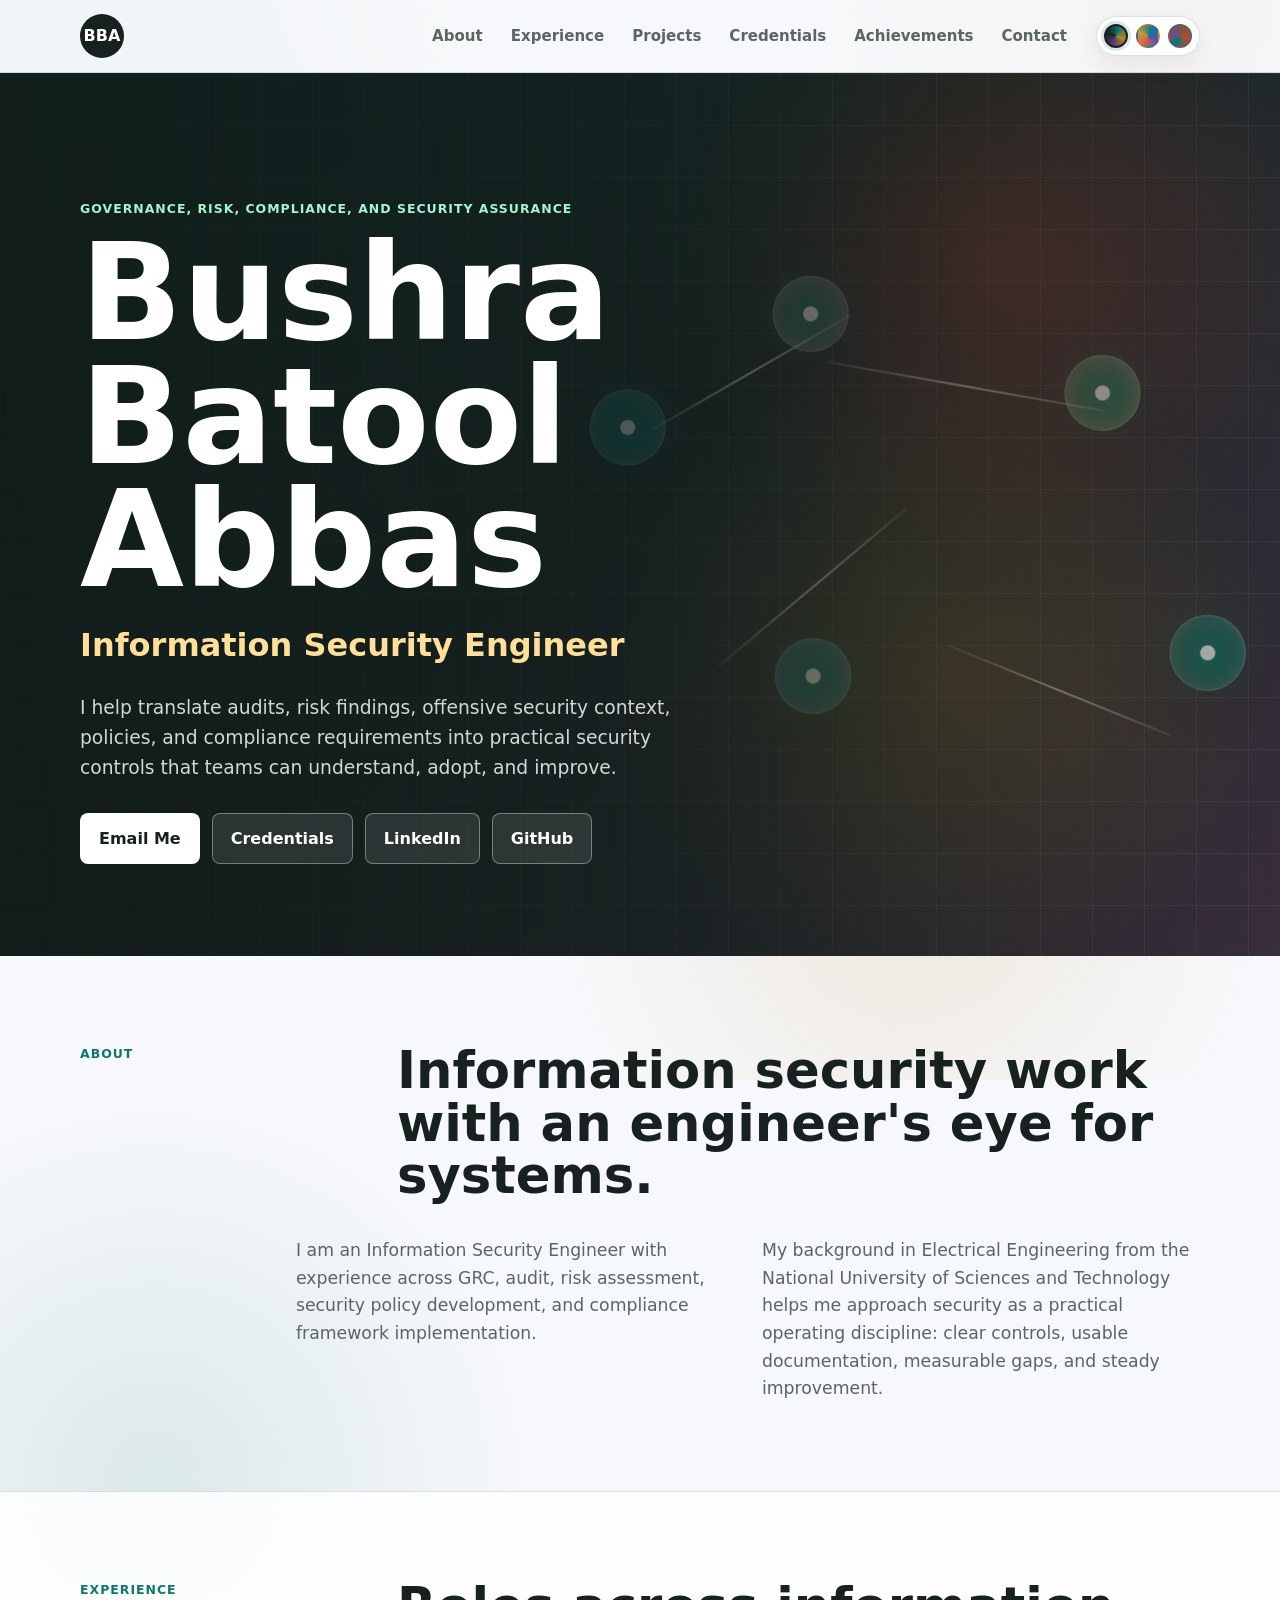
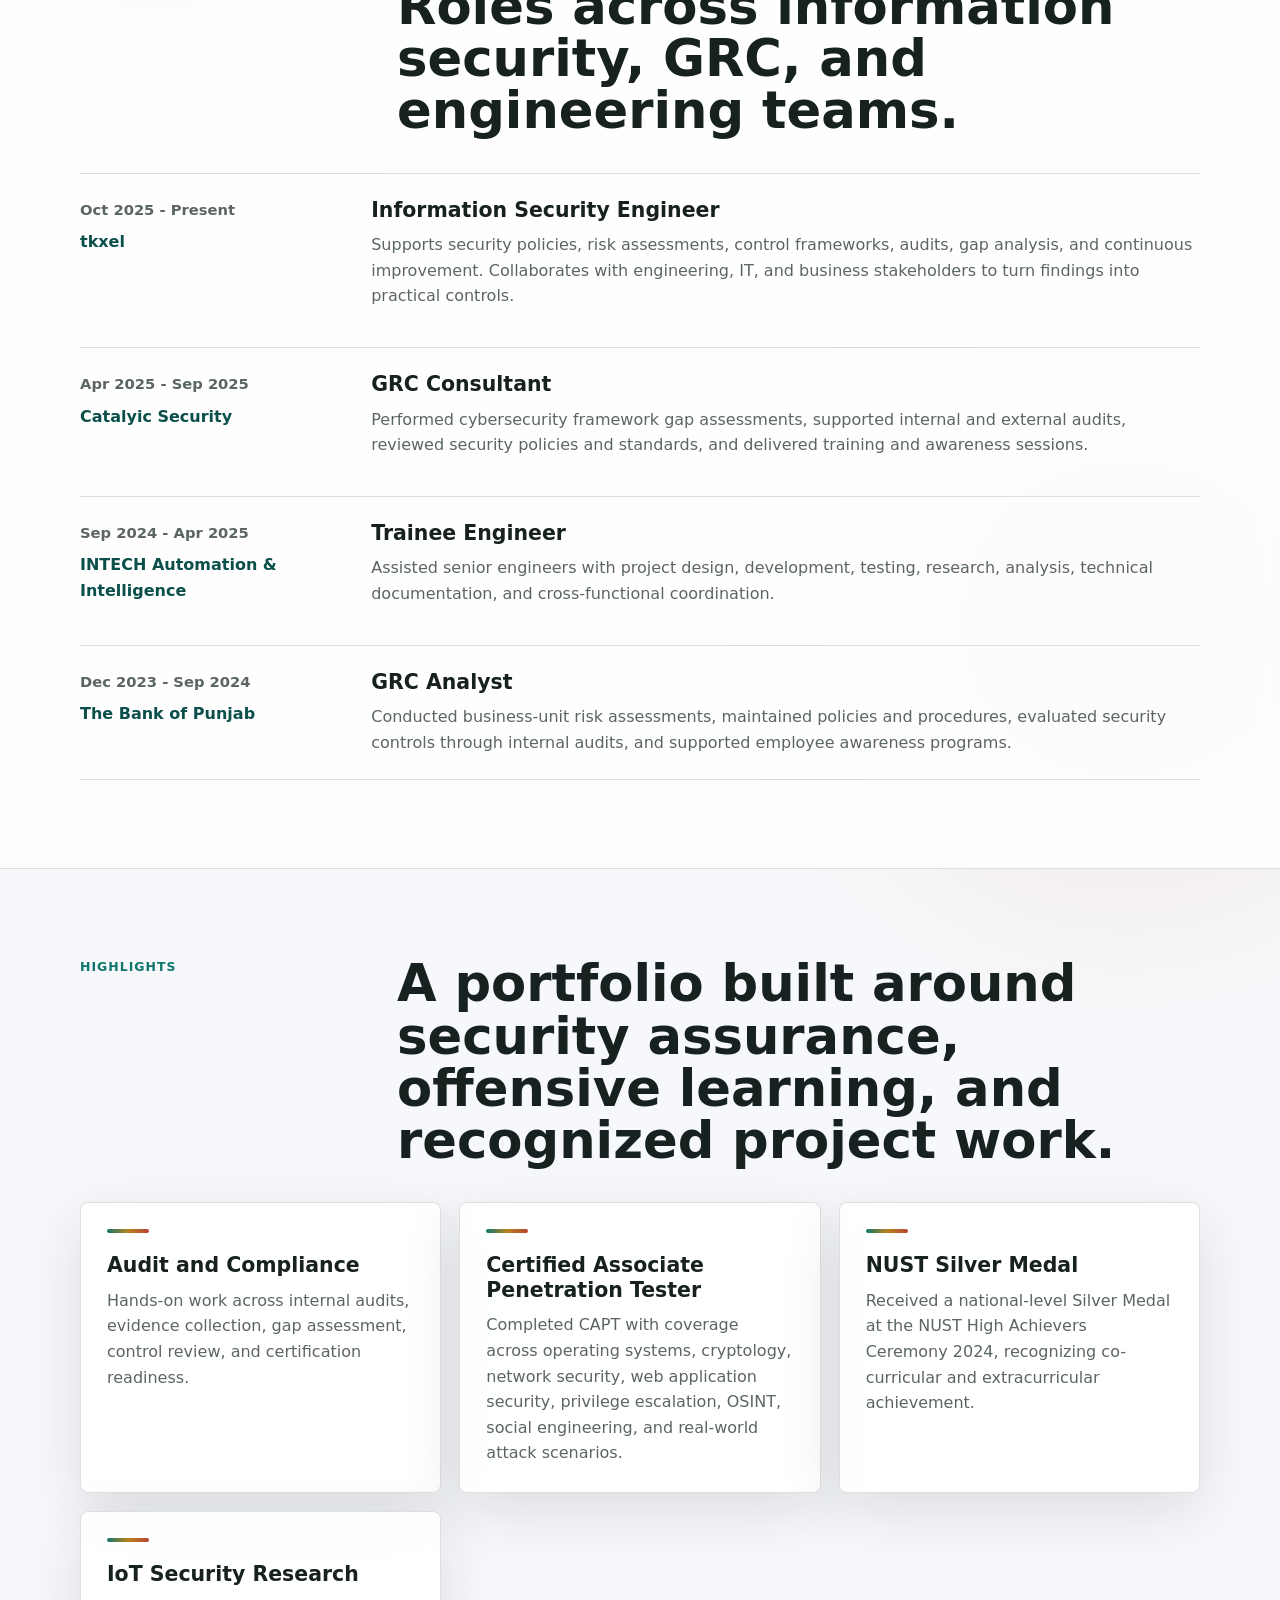
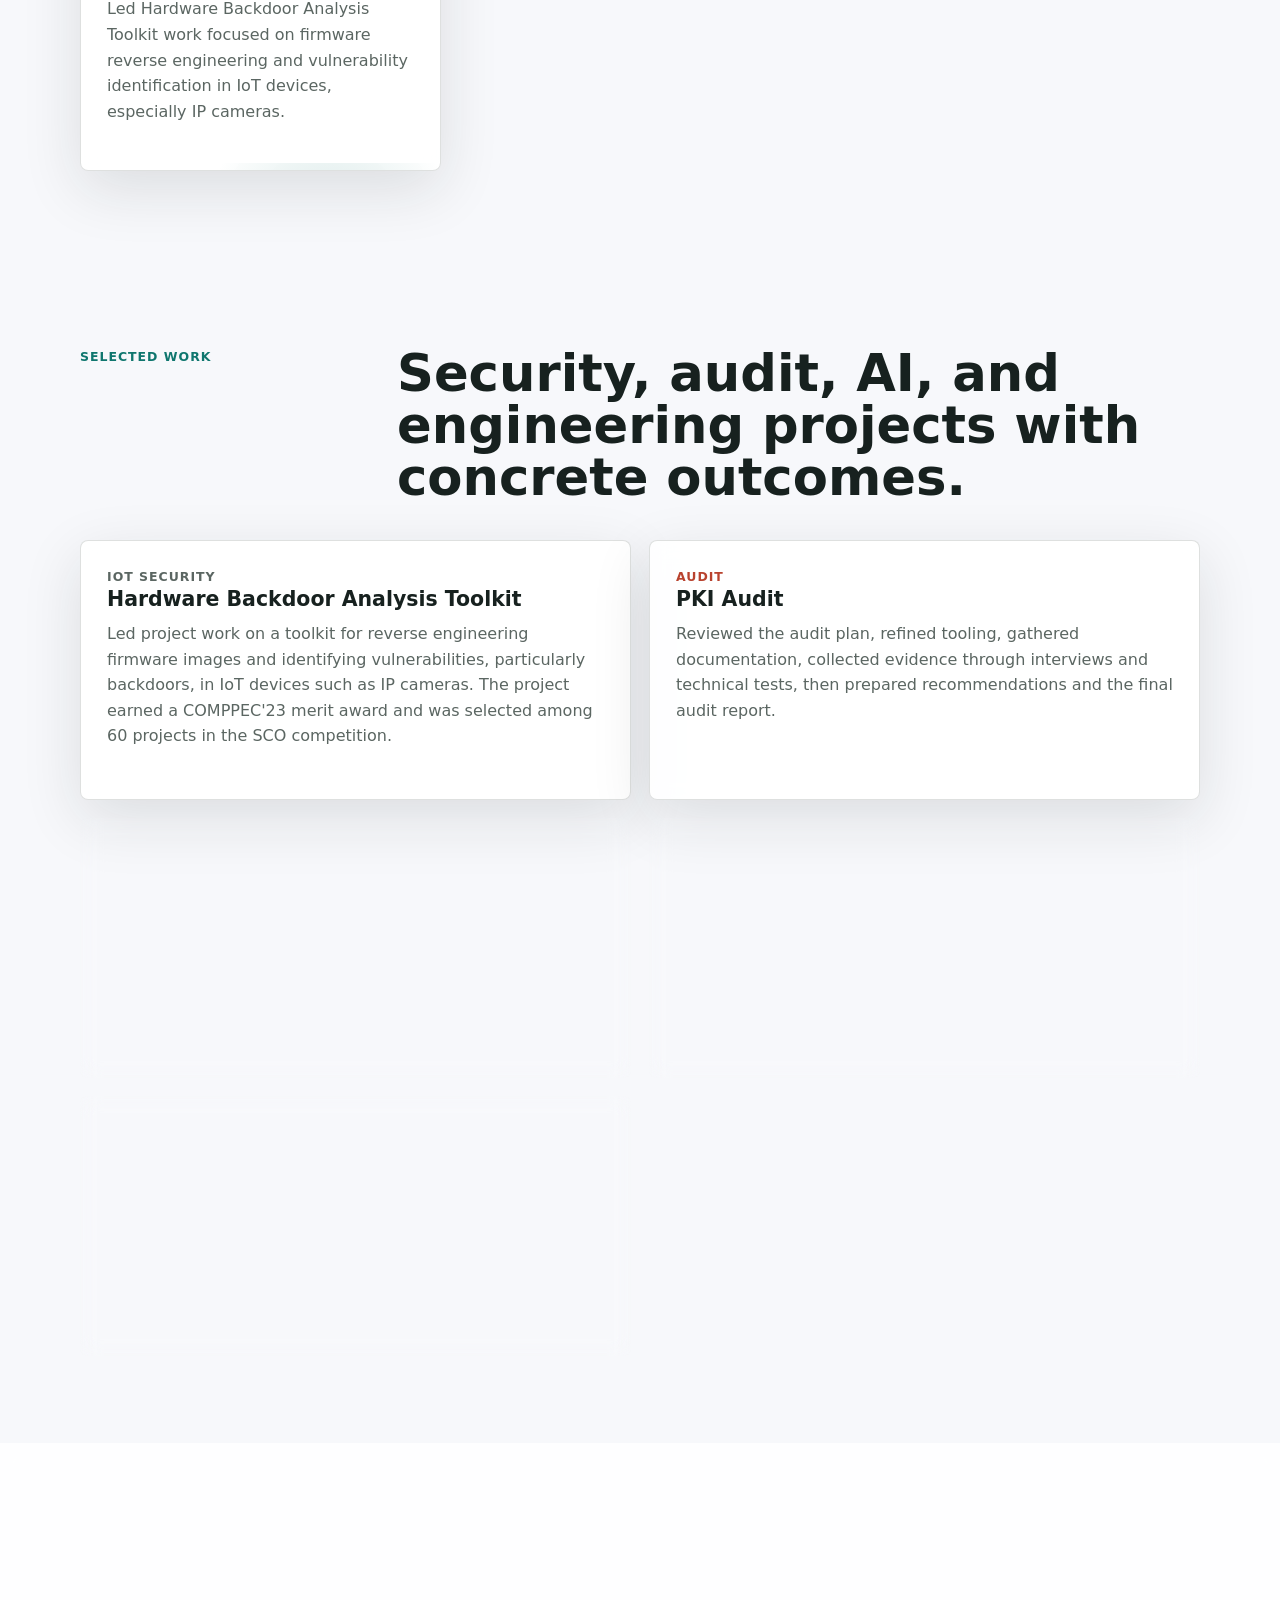
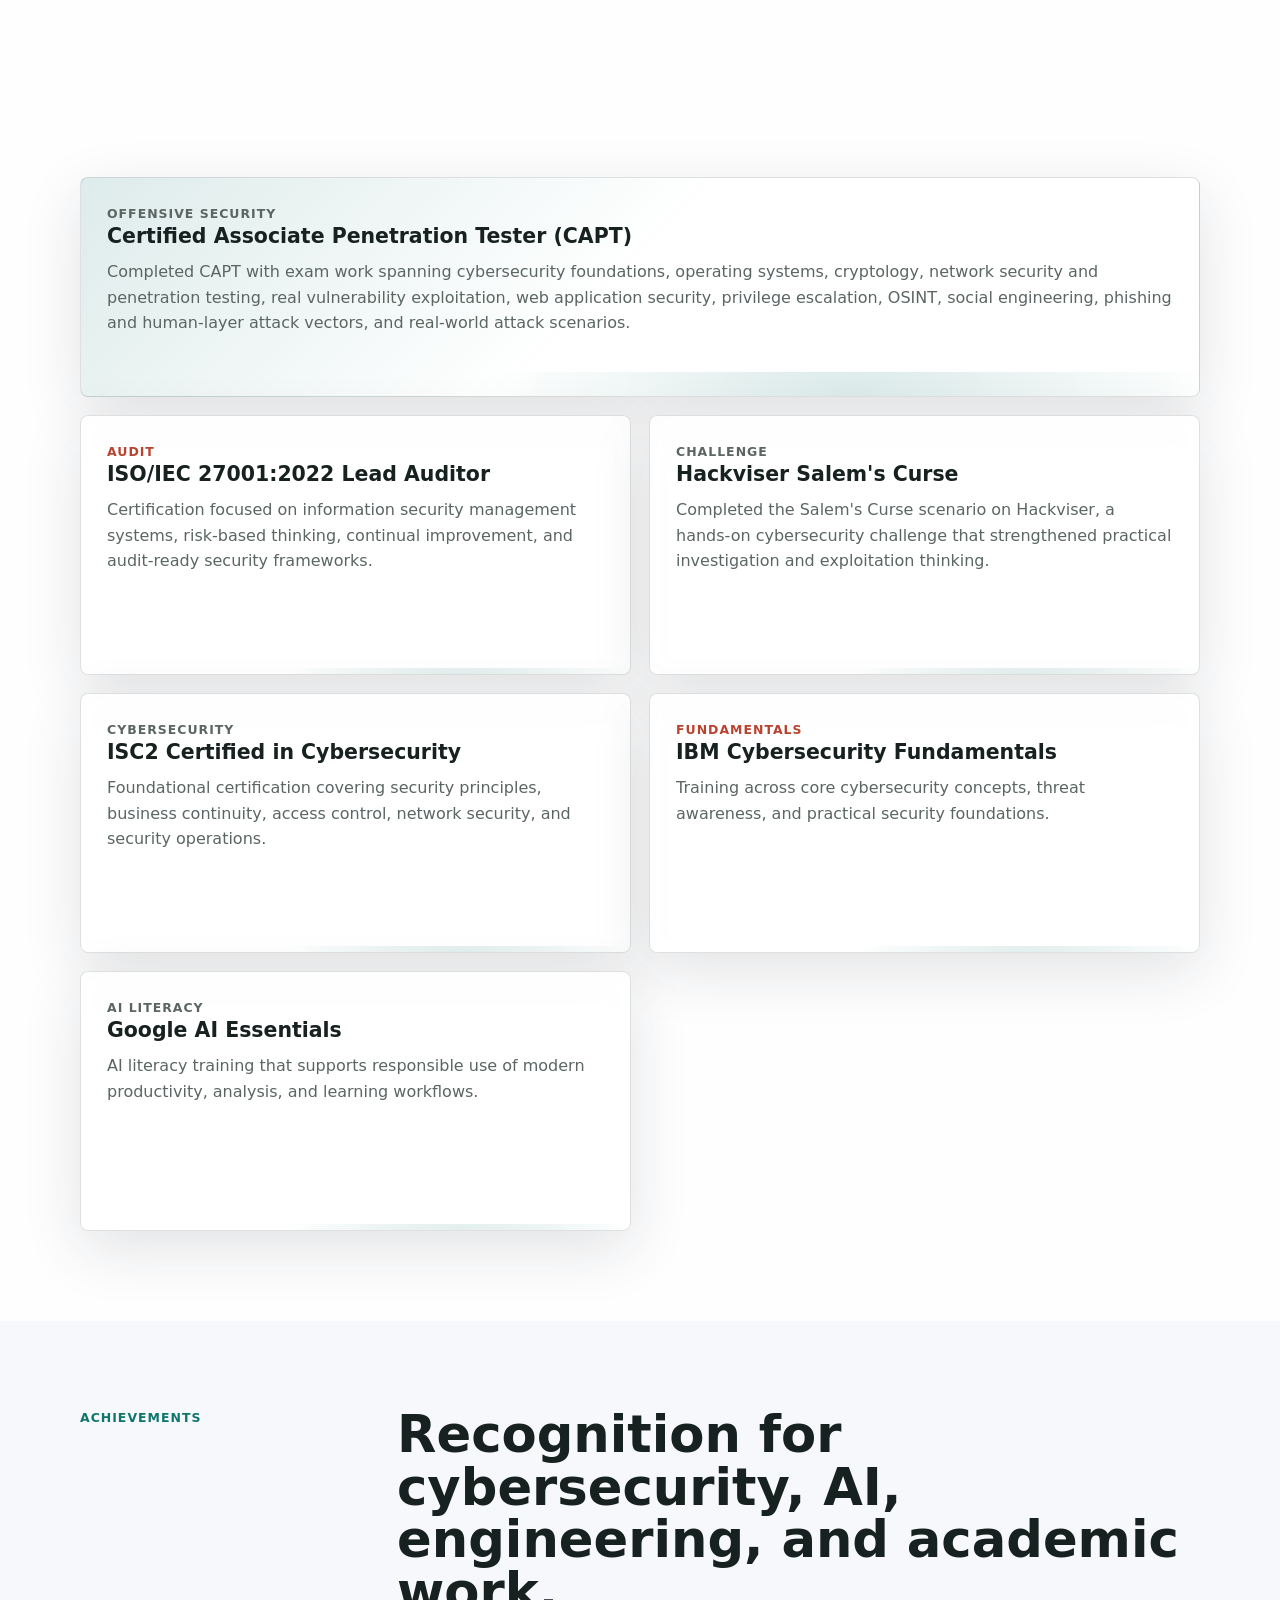
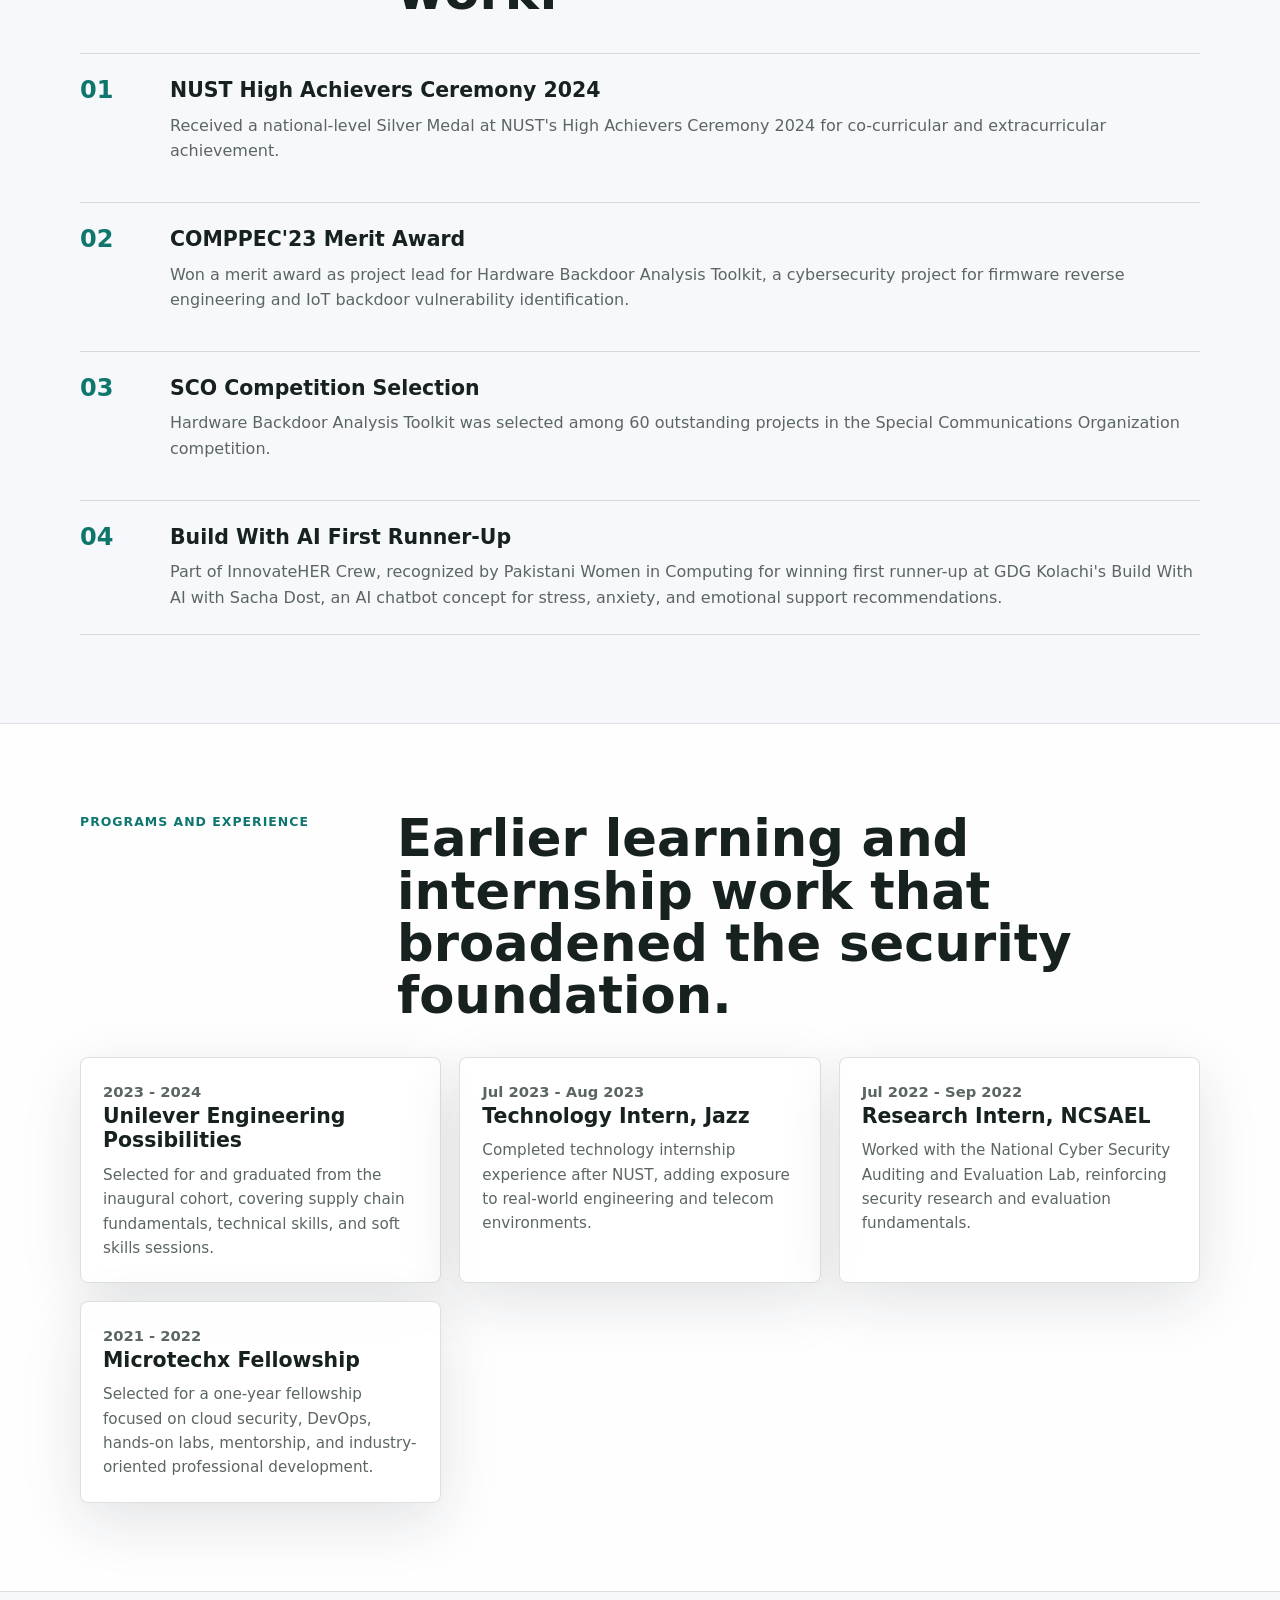
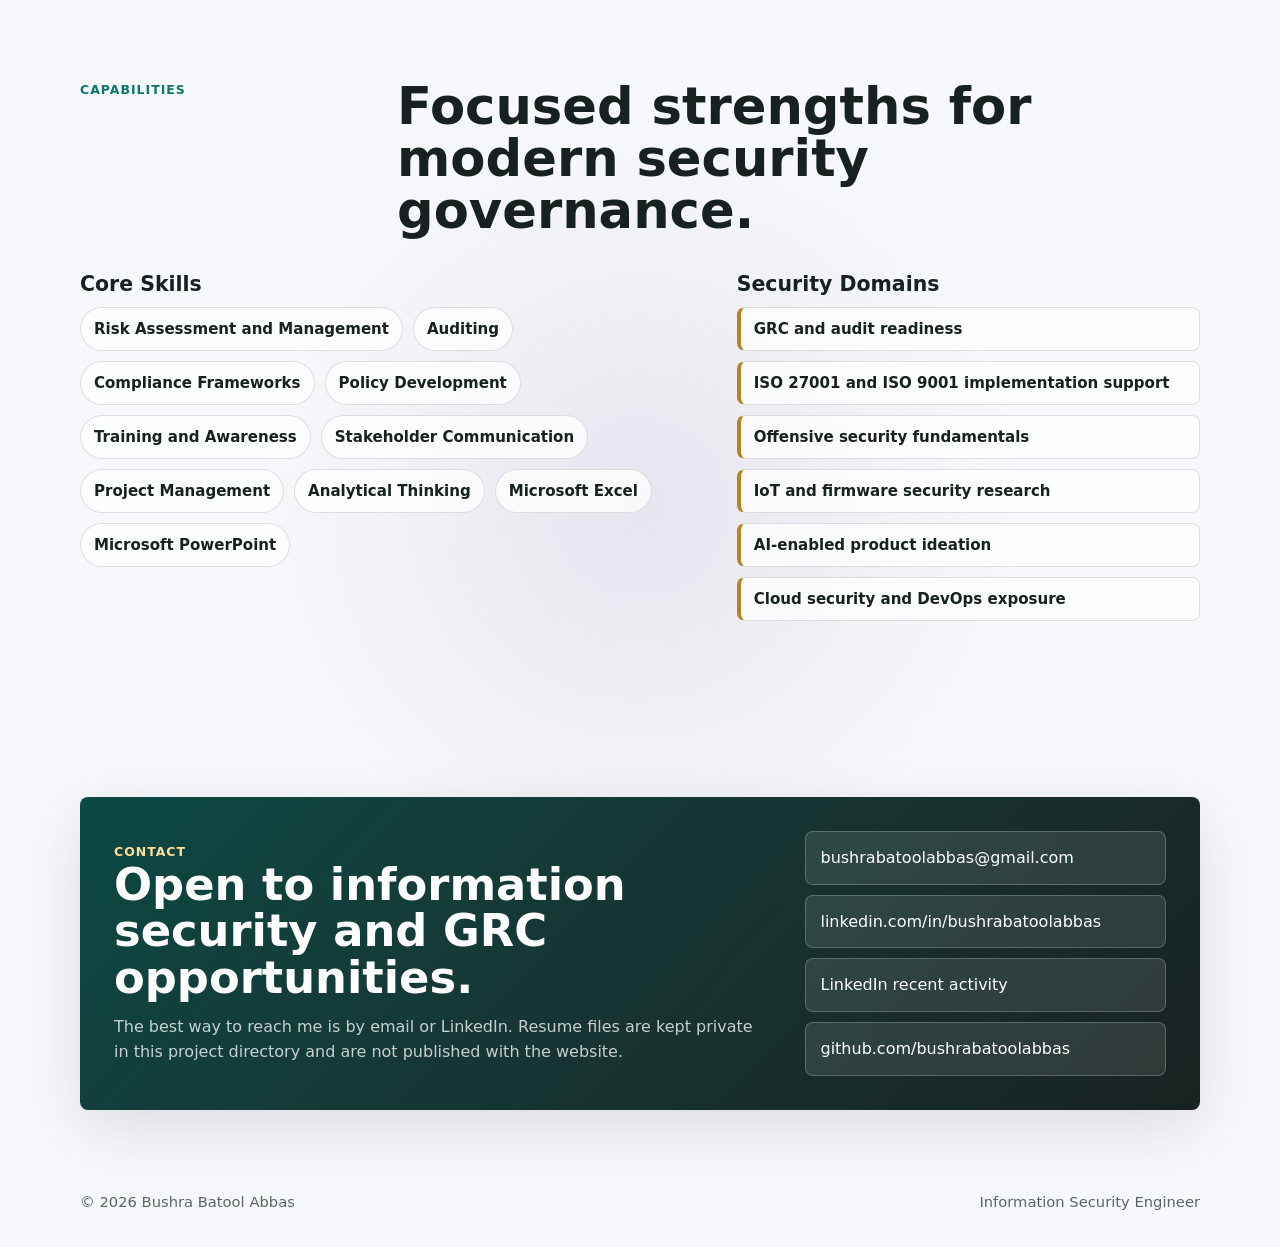
==== commit f2eb1b6b: "Keep portfolio content on homepage" ====
--- a/index.html
+++ b/index.html
@@ -3,10 +3,10 @@
   <head>
     <meta charset="utf-8">
     <meta name="viewport" content="width=device-width, initial-scale=1">
-    <meta name="description" content="Bushra Batool Abbas is an Information Security Engineer focused on GRC, audits, risk management, compliance frameworks, ISO implementation, policies, and awareness.">
+    <meta name="description" content="Bushra Batool Abbas is an Information Security Engineer focused on GRC, audits, risk management, ISO 27001, offensive security basics, IoT security research, policies, and awareness.">
     <meta name="theme-color" content="#0f766e">
     <meta property="og:title" content="Bushra Batool Abbas | Information Security Engineer">
-    <meta property="og:description" content="GRC, audits, risk assessment, ISO 27001, policy development, and security awareness.">
+    <meta property="og:description" content="GRC, audits, ISO 27001, CAPT, IoT security research, policy development, and security awareness.">
     <meta property="og:type" content="website">
     <title>Bushra Batool Abbas | Information Security Engineer</title>
     <link rel="stylesheet" href="styles.css">
@@ -27,7 +27,8 @@
           <a href="index.html#about">About</a>
           <a href="index.html#experience">Experience</a>
           <a href="index.html#projects">Projects</a>
-          <a href="certifications.html">Certifications</a>
+          <a href="index.html#credentials">Credentials</a>
+          <a href="index.html#achievements">Achievements</a>
           <a href="index.html#contact">Contact</a>
         </div>
         <div class="theme-switcher" aria-label="Theme picker">
@@ -59,11 +60,11 @@
           <h1 id="hero-title">Bushra Batool Abbas</h1>
           <p class="hero-role">Information Security Engineer</p>
           <p class="hero-summary">
-            I help translate audits, risk findings, policies, and compliance requirements into practical security controls that teams can understand, adopt, and improve.
+            I help translate audits, risk findings, offensive security context, policies, and compliance requirements into practical security controls that teams can understand, adopt, and improve.
           </p>
           <div class="hero-actions" aria-label="Contact links">
             <a class="button primary" href="mailto:bushrabatoolabbas@gmail.com">Email Me</a>
-            <a class="button secondary" href="certifications.html">Certifications</a>
+            <a class="button secondary" href="#credentials">Credentials</a>
             <a class="button secondary" href="https://www.linkedin.com/in/bushrabatoolabbas/" rel="noreferrer">LinkedIn</a>
             <a class="button secondary" href="https://github.com/bushrabatoolabbas" rel="noreferrer">GitHub</a>
           </div>
@@ -148,7 +149,7 @@
       <section class="section highlights" aria-labelledby="highlights-title">
         <div class="section-heading">
           <p class="section-kicker">Highlights</p>
-          <h2 id="highlights-title">A portfolio built around security assurance, evidence, and growth.</h2>
+          <h2 id="highlights-title">A portfolio built around security assurance, offensive learning, and recognized project work.</h2>
         </div>
         <div class="highlight-grid">
           <article class="highlight-card">
@@ -158,13 +159,18 @@
           </article>
           <article class="highlight-card">
             <span class="highlight-mark"></span>
-            <h3>Policy and Awareness</h3>
-            <p>Security documentation, standards review, stakeholder communication, and training that makes controls easier to adopt.</p>
+            <h3>Certified Associate Penetration Tester</h3>
+            <p>Completed CAPT with coverage across operating systems, cryptology, network security, web application security, privilege escalation, OSINT, social engineering, and real-world attack scenarios.</p>
           </article>
           <article class="highlight-card">
             <span class="highlight-mark"></span>
-            <h3>Offensive Security Foundations</h3>
-            <p>Completed the CAPT course and exam covering offensive security basics, strengthening practical understanding of attacker workflows.</p>
+            <h3>NUST Silver Medal</h3>
+            <p>Received a national-level Silver Medal at the NUST High Achievers Ceremony 2024, recognizing co-curricular and extracurricular achievement.</p>
+          </article>
+          <article class="highlight-card">
+            <span class="highlight-mark"></span>
+            <h3>IoT Security Research</h3>
+            <p>Led Hardware Backdoor Analysis Toolkit work focused on firmware reverse engineering and vulnerability identification in IoT devices, especially IP cameras.</p>
           </article>
         </div>
       </section>
@@ -172,9 +178,16 @@
       <section class="section" id="projects" aria-labelledby="projects-title">
         <div class="section-heading">
           <p class="section-kicker">Selected Work</p>
-          <h2 id="projects-title">Audit and compliance projects with concrete evidence trails.</h2>
+          <h2 id="projects-title">Security, audit, AI, and engineering projects with concrete outcomes.</h2>
         </div>
         <div class="project-grid">
+          <article class="project-card">
+            <p class="project-label">IoT Security</p>
+            <h3>Hardware Backdoor Analysis Toolkit</h3>
+            <p>
+              Led project work on a toolkit for reverse engineering firmware images and identifying vulnerabilities, particularly backdoors, in IoT devices such as IP cameras. The project earned a COMPPEC'23 merit award and was selected among 60 projects in the SCO competition.
+            </p>
+          </article>
           <article class="project-card">
             <p class="project-label">Audit</p>
             <h3>PKI Audit</h3>
@@ -189,10 +202,149 @@
               Performed gap analysis, created and updated policies and procedures, collected evidence, ran internal audit activities, and summarized findings for certification readiness.
             </p>
           </article>
-        </div>
-      </section>
-
-      <section class="section split band" aria-labelledby="skills-title">
+          <article class="project-card">
+            <p class="project-label">AI for Wellbeing</p>
+            <h3>Sacha Dost</h3>
+            <p>
+              Contributed to InnovateHER Crew's first runner-up project at GDG Kolachi's Build With AI, presented through Pakistani Women in Computing: an AI chatbot concept designed to support users dealing with anxiety, stress, and negative emotions.
+            </p>
+          </article>
+          <article class="project-card">
+            <p class="project-label">Hands-on Security</p>
+            <h3>Hackviser Salem's Curse</h3>
+            <p>
+              Completed the Salem's Curse scenario on Hackviser, reinforcing practical cybersecurity problem-solving through an immersive challenge environment.
+            </p>
+          </article>
+        </div>
+      </section>
+
+      <section class="section band" id="credentials" aria-labelledby="credentials-title">
+        <div class="section-heading">
+          <p class="section-kicker">Credentials</p>
+          <h2 id="credentials-title">Certifications and structured learning across defensive and offensive security.</h2>
+        </div>
+        <div class="credential-grid">
+          <article class="credential-card featured">
+            <p class="project-label">Offensive Security</p>
+            <h3>Certified Associate Penetration Tester (CAPT)</h3>
+            <p>
+              Completed CAPT with exam work spanning cybersecurity foundations, operating systems, cryptology, network security and penetration testing, real vulnerability exploitation, web application security, privilege escalation, OSINT, social engineering, phishing and human-layer attack vectors, and real-world attack scenarios.
+            </p>
+          </article>
+          <article class="credential-card">
+            <p class="project-label">Audit</p>
+            <h3>ISO/IEC 27001:2022 Lead Auditor</h3>
+            <p>
+              Certification focused on information security management systems, risk-based thinking, continual improvement, and audit-ready security frameworks.
+            </p>
+          </article>
+          <article class="credential-card">
+            <p class="project-label">Challenge</p>
+            <h3>Hackviser Salem's Curse</h3>
+            <p>
+              Completed the Salem's Curse scenario on Hackviser, a hands-on cybersecurity challenge that strengthened practical investigation and exploitation thinking.
+            </p>
+          </article>
+          <article class="credential-card">
+            <p class="project-label">Cybersecurity</p>
+            <h3>ISC2 Certified in Cybersecurity</h3>
+            <p>
+              Foundational certification covering security principles, business continuity, access control, network security, and security operations.
+            </p>
+          </article>
+          <article class="credential-card">
+            <p class="project-label">Fundamentals</p>
+            <h3>IBM Cybersecurity Fundamentals</h3>
+            <p>
+              Training across core cybersecurity concepts, threat awareness, and practical security foundations.
+            </p>
+          </article>
+          <article class="credential-card">
+            <p class="project-label">AI Literacy</p>
+            <h3>Google AI Essentials</h3>
+            <p>
+              AI literacy training that supports responsible use of modern productivity, analysis, and learning workflows.
+            </p>
+          </article>
+        </div>
+      </section>
+
+      <section class="section" id="achievements" aria-labelledby="achievements-title">
+        <div class="section-heading">
+          <p class="section-kicker">Achievements</p>
+          <h2 id="achievements-title">Recognition for cybersecurity, AI, engineering, and academic work.</h2>
+        </div>
+        <div class="achievement-list">
+          <article class="achievement-item">
+            <span>01</span>
+            <div>
+              <h3>NUST High Achievers Ceremony 2024</h3>
+              <p>
+                Received a national-level Silver Medal at NUST's High Achievers Ceremony 2024 for co-curricular and extracurricular achievement.
+              </p>
+            </div>
+          </article>
+          <article class="achievement-item">
+            <span>02</span>
+            <div>
+              <h3>COMPPEC'23 Merit Award</h3>
+              <p>
+                Won a merit award as project lead for Hardware Backdoor Analysis Toolkit, a cybersecurity project for firmware reverse engineering and IoT backdoor vulnerability identification.
+              </p>
+            </div>
+          </article>
+          <article class="achievement-item">
+            <span>03</span>
+            <div>
+              <h3>SCO Competition Selection</h3>
+              <p>
+                Hardware Backdoor Analysis Toolkit was selected among 60 outstanding projects in the Special Communications Organization competition.
+              </p>
+            </div>
+          </article>
+          <article class="achievement-item">
+            <span>04</span>
+            <div>
+              <h3>Build With AI First Runner-Up</h3>
+              <p>
+                Part of InnovateHER Crew, recognized by Pakistani Women in Computing for winning first runner-up at GDG Kolachi's Build With AI with Sacha Dost, an AI chatbot concept for stress, anxiety, and emotional support recommendations.
+              </p>
+            </div>
+          </article>
+        </div>
+      </section>
+
+      <section class="section band" id="programs" aria-labelledby="programs-title">
+        <div class="section-heading">
+          <p class="section-kicker">Programs and Experience</p>
+          <h2 id="programs-title">Earlier learning and internship work that broadened the security foundation.</h2>
+        </div>
+        <div class="mini-timeline">
+          <article>
+            <span>2023 - 2024</span>
+            <h3>Unilever Engineering Possibilities</h3>
+            <p>Selected for and graduated from the inaugural cohort, covering supply chain fundamentals, technical skills, and soft skills sessions.</p>
+          </article>
+          <article>
+            <span>Jul 2023 - Aug 2023</span>
+            <h3>Technology Intern, Jazz</h3>
+            <p>Completed technology internship experience after NUST, adding exposure to real-world engineering and telecom environments.</p>
+          </article>
+          <article>
+            <span>Jul 2022 - Sep 2022</span>
+            <h3>Research Intern, NCSAEL</h3>
+            <p>Worked with the National Cyber Security Auditing and Evaluation Lab, reinforcing security research and evaluation fundamentals.</p>
+          </article>
+          <article>
+            <span>2021 - 2022</span>
+            <h3>Microtechx Fellowship</h3>
+            <p>Selected for a one-year fellowship focused on cloud security, DevOps, hands-on labs, mentorship, and industry-oriented professional development.</p>
+          </article>
+        </div>
+      </section>
+
+      <section class="section split" id="capabilities" aria-labelledby="skills-title">
         <div class="section-heading">
           <p class="section-kicker">Capabilities</p>
           <h2 id="skills-title">Focused strengths for modern security governance.</h2>
@@ -214,15 +366,15 @@
             </ul>
           </div>
           <div>
-            <h3>Certifications and Training</h3>
+            <h3>Security Domains</h3>
             <ul class="credential-list">
-              <li>CAPT course and exam in offensive security basics</li>
-              <li>ISO 27001:2022 Lead Auditor</li>
-              <li>ISC2 Certified in Cybersecurity</li>
-              <li>IBM Cybersecurity Fundamentals</li>
-              <li>Google AI Essentials</li>
+              <li>GRC and audit readiness</li>
+              <li>ISO 27001 and ISO 9001 implementation support</li>
+              <li>Offensive security fundamentals</li>
+              <li>IoT and firmware security research</li>
+              <li>AI-enabled product ideation</li>
+              <li>Cloud security and DevOps exposure</li>
             </ul>
-            <a class="text-link" href="certifications.html">View certifications and achievements</a>
           </div>
         </div>
       </section>
@@ -239,6 +391,7 @@
           <div class="contact-links">
             <a href="mailto:bushrabatoolabbas@gmail.com">bushrabatoolabbas@gmail.com</a>
             <a href="https://www.linkedin.com/in/bushrabatoolabbas/" rel="noreferrer">linkedin.com/in/bushrabatoolabbas</a>
+            <a href="https://www.linkedin.com/in/bushrabatoolabbas/recent-activity/all/" rel="noreferrer">LinkedIn recent activity</a>
             <a href="https://github.com/bushrabatoolabbas" rel="noreferrer">github.com/bushrabatoolabbas</a>
           </div>
         </div>
--- a/styles.css
+++ b/styles.css
@@ -725,6 +725,12 @@
   box-shadow: var(--shadow);
 }
 
+.mini-timeline p {
+  margin: 0;
+  color: var(--muted);
+  font-size: 0.95rem;
+}
+
 .contact {
   padding-bottom: 56px;
 }
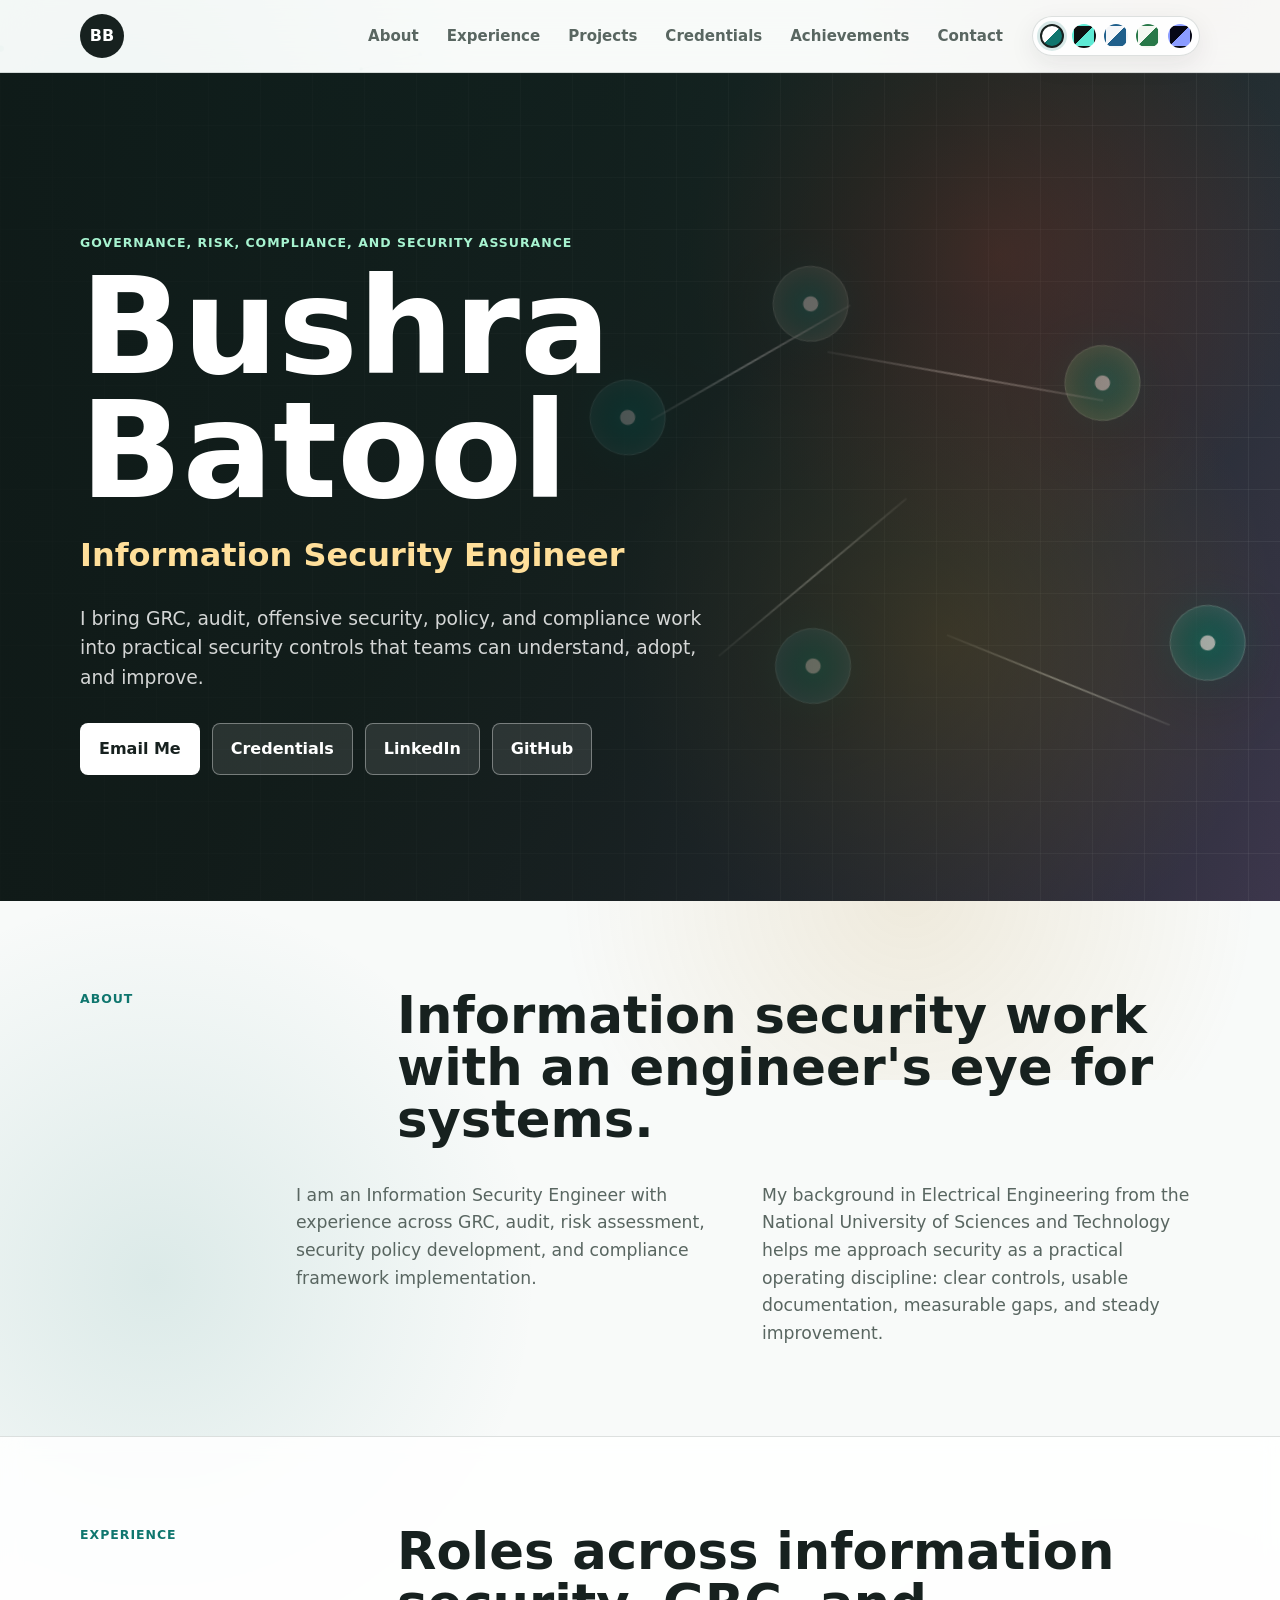
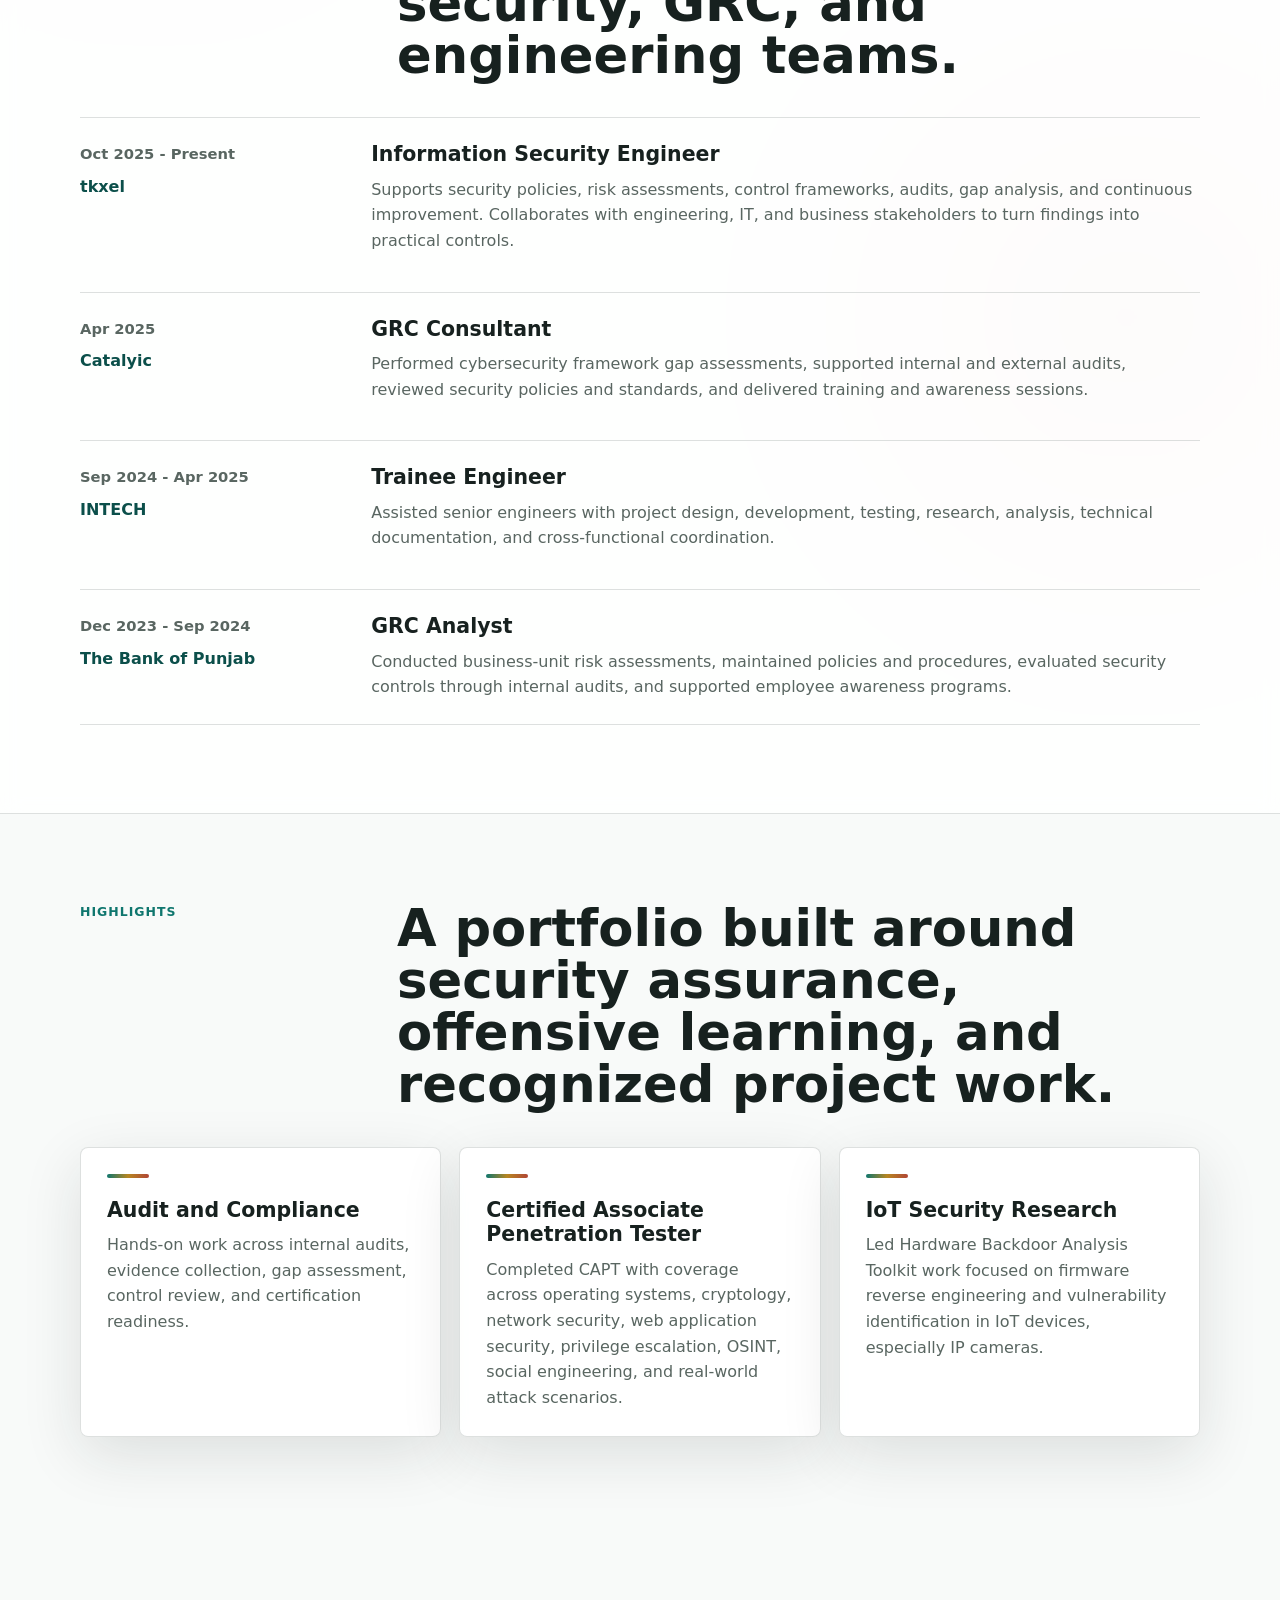
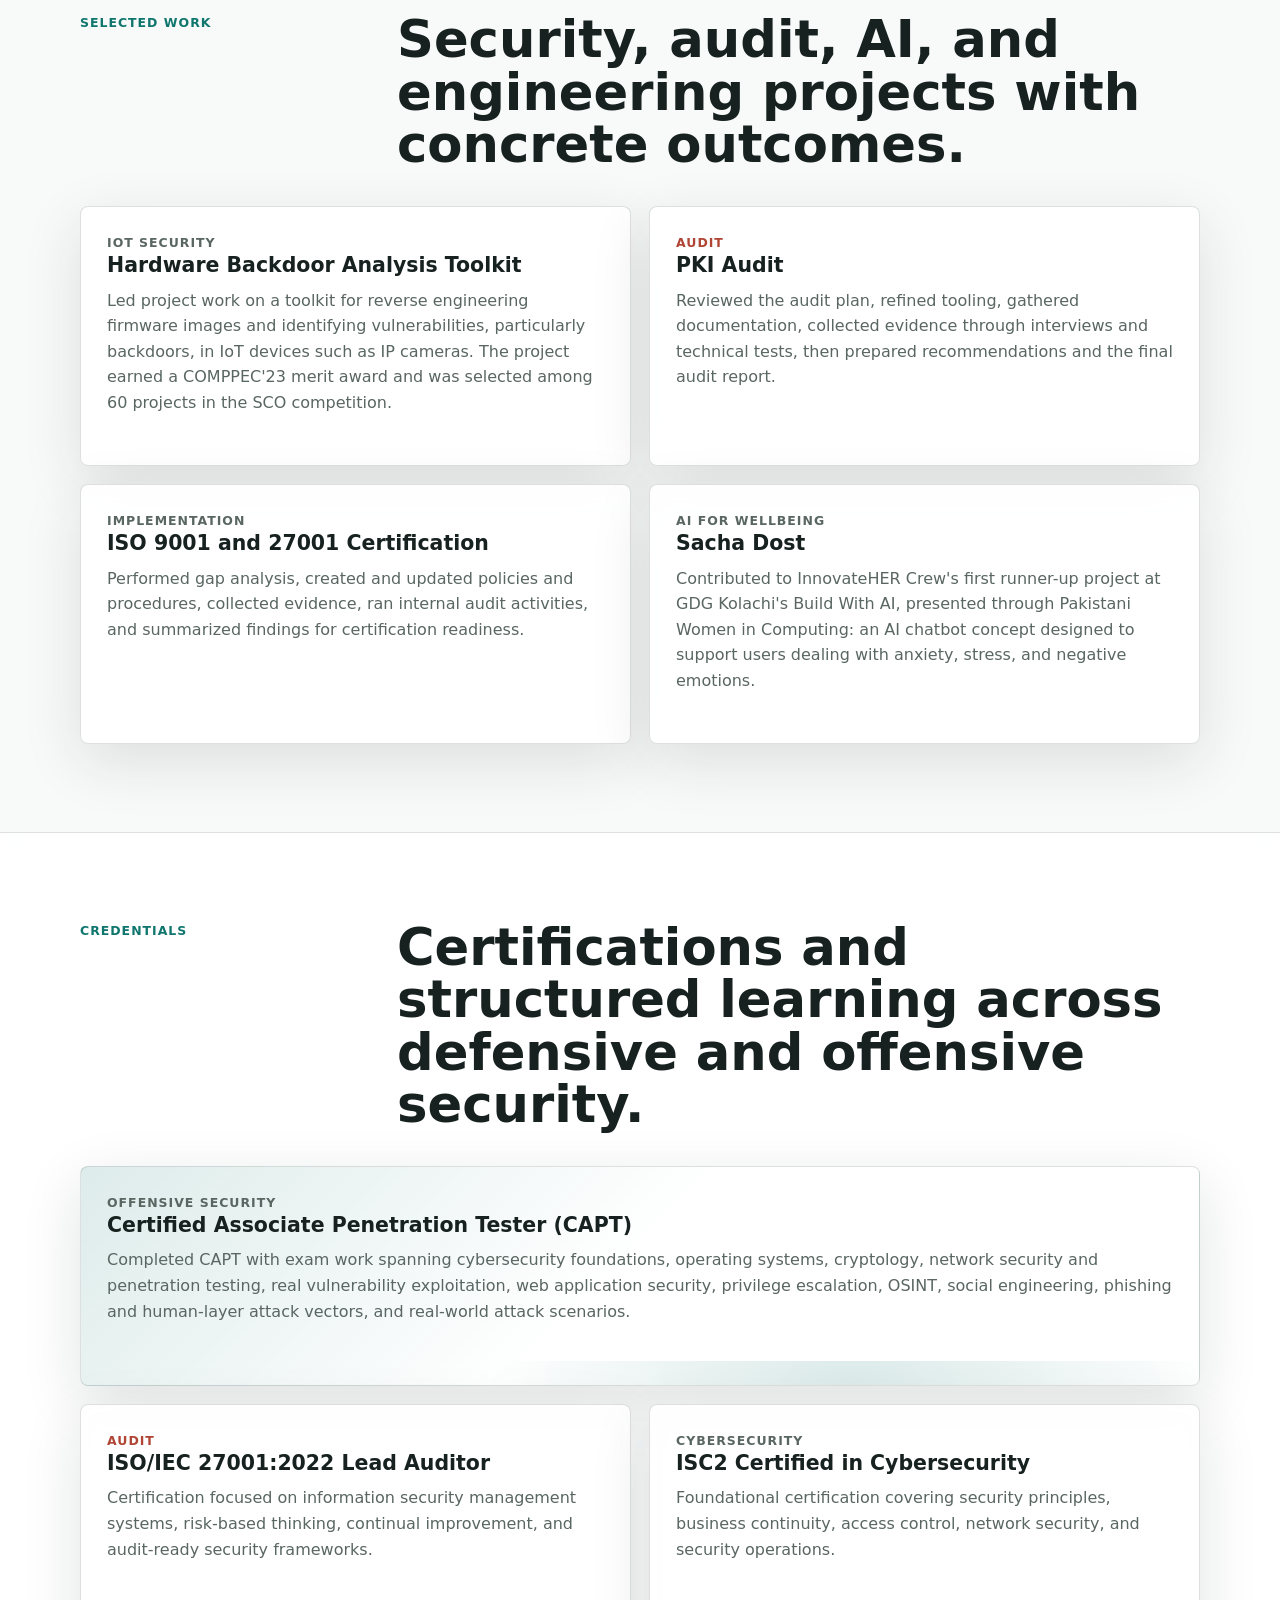
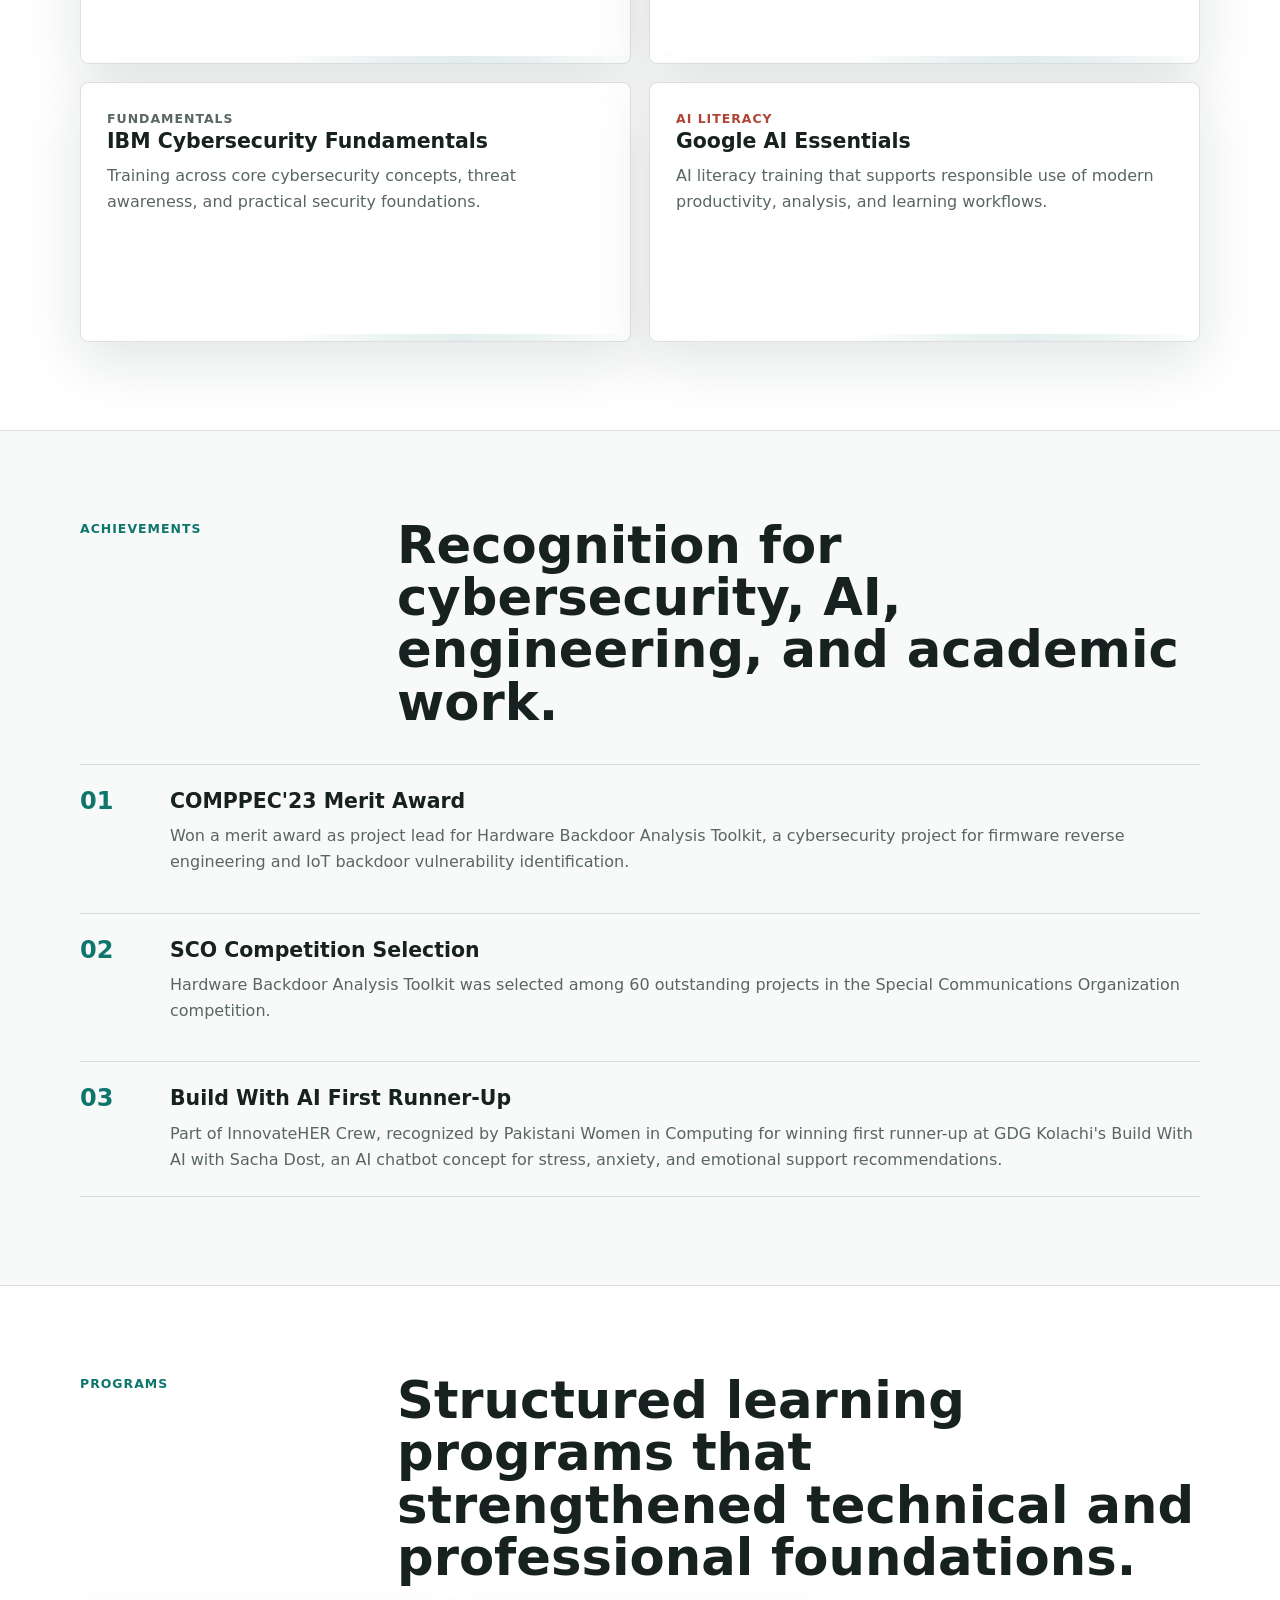
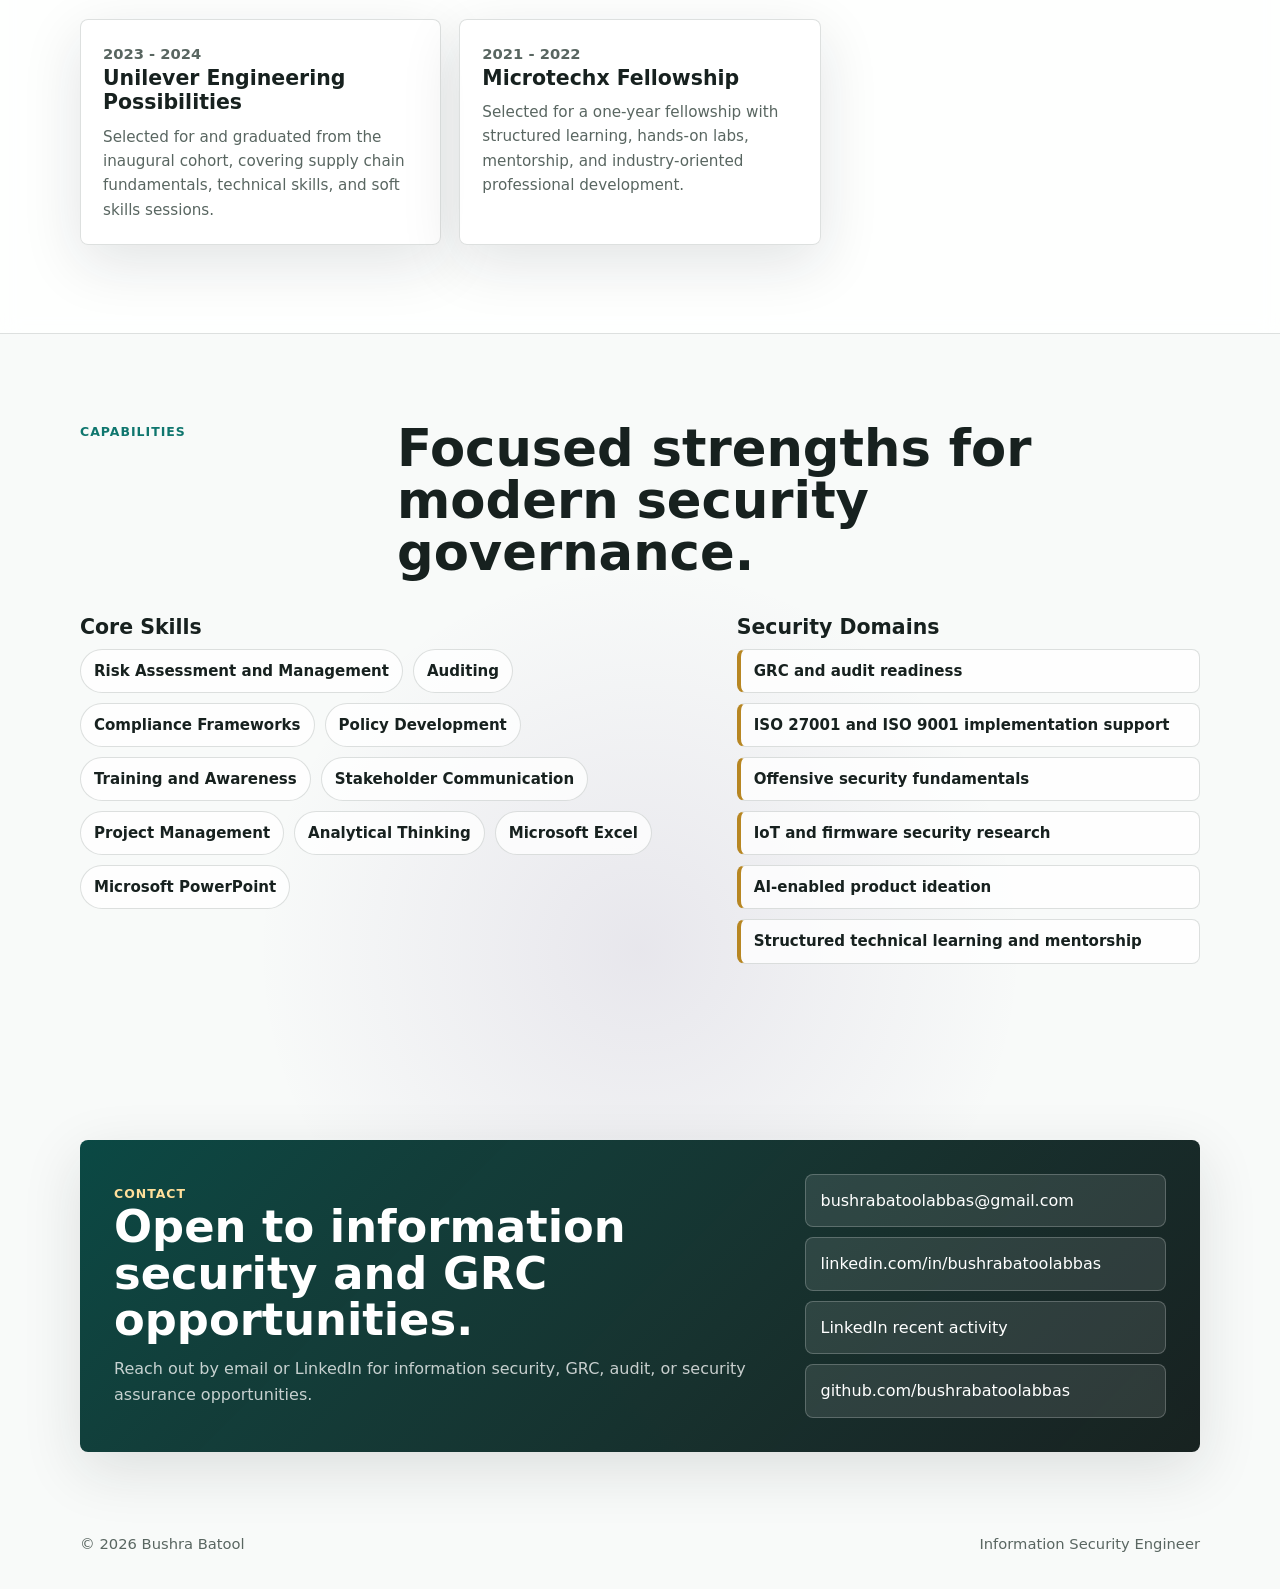
==== commit e0b56bbc: "Audit and refine portfolio copy" ====
--- a/index.html
+++ b/index.html
@@ -3,12 +3,12 @@
   <head>
     <meta charset="utf-8">
     <meta name="viewport" content="width=device-width, initial-scale=1">
-    <meta name="description" content="Bushra Batool Abbas is an Information Security Engineer focused on GRC, audits, risk management, ISO 27001, offensive security basics, IoT security research, policies, and awareness.">
+    <meta name="description" content="Bushra Batool is an Information Security Engineer focused on GRC, audits, risk management, ISO 27001, offensive security basics, IoT security research, policies, and awareness.">
     <meta name="theme-color" content="#0f766e">
-    <meta property="og:title" content="Bushra Batool Abbas | Information Security Engineer">
+    <meta property="og:title" content="Bushra Batool | Information Security Engineer">
     <meta property="og:description" content="GRC, audits, ISO 27001, CAPT, IoT security research, policy development, and security awareness.">
     <meta property="og:type" content="website">
-    <title>Bushra Batool Abbas | Information Security Engineer</title>
+    <title>Bushra Batool | Information Security Engineer</title>
     <link rel="stylesheet" href="styles.css">
   </head>
   <body>
@@ -17,7 +17,7 @@
 
     <header class="site-header" aria-label="Primary">
       <nav class="nav">
-        <a class="brand" href="index.html#top" aria-label="Bushra Batool Abbas home">BBA</a>
+        <a class="brand" href="index.html#top" aria-label="Bushra Batool home">BB</a>
         <button class="nav-toggle" type="button" aria-label="Open navigation" aria-expanded="false">
           <span></span>
           <span></span>
@@ -32,9 +32,11 @@
           <a href="index.html#contact">Contact</a>
         </div>
         <div class="theme-switcher" aria-label="Theme picker">
-          <button class="theme-swatch swatch-fortress" type="button" data-theme-value="fortress" aria-label="Use fortress theme" title="Fortress theme"></button>
-          <button class="theme-swatch swatch-aurora" type="button" data-theme-value="aurora" aria-label="Use aurora theme" title="Aurora theme"></button>
-          <button class="theme-swatch swatch-ember" type="button" data-theme-value="ember" aria-label="Use ember theme" title="Ember theme"></button>
+          <button class="theme-swatch swatch-light" type="button" data-theme-value="light" aria-label="Use light theme" title="Light theme"></button>
+          <button class="theme-swatch swatch-dark" type="button" data-theme-value="dark" aria-label="Use dark theme" title="Dark theme"></button>
+          <button class="theme-swatch swatch-professional" type="button" data-theme-value="professional" aria-label="Use professional theme" title="Professional theme"></button>
+          <button class="theme-swatch swatch-forest" type="button" data-theme-value="forest" aria-label="Use forest theme" title="Forest theme"></button>
+          <button class="theme-swatch swatch-space" type="button" data-theme-value="space" aria-label="Use space theme" title="Space theme"></button>
         </div>
       </nav>
     </header>
@@ -57,10 +59,10 @@
         </div>
         <div class="hero-content">
           <p class="eyebrow">Governance, risk, compliance, and security assurance</p>
-          <h1 id="hero-title">Bushra Batool Abbas</h1>
+          <h1 id="hero-title">Bushra Batool</h1>
           <p class="hero-role">Information Security Engineer</p>
           <p class="hero-summary">
-            I help translate audits, risk findings, offensive security context, policies, and compliance requirements into practical security controls that teams can understand, adopt, and improve.
+            I bring GRC, audit, offensive security, policy, and compliance work into practical security controls that teams can understand, adopt, and improve.
           </p>
           <div class="hero-actions" aria-label="Contact links">
             <a class="button primary" href="mailto:bushrabatoolabbas@gmail.com">Email Me</a>
@@ -107,8 +109,8 @@
 
           <article class="timeline-item">
             <div class="timeline-meta">
-              <span>Apr 2025 - Sep 2025</span>
-              <strong>Catalyic Security</strong>
+              <span>Apr 2025</span>
+              <strong>Catalyic</strong>
             </div>
             <div class="timeline-body">
               <h3>GRC Consultant</h3>
@@ -121,7 +123,7 @@
           <article class="timeline-item">
             <div class="timeline-meta">
               <span>Sep 2024 - Apr 2025</span>
-              <strong>INTECH Automation &amp; Intelligence</strong>
+              <strong>INTECH</strong>
             </div>
             <div class="timeline-body">
               <h3>Trainee Engineer</h3>
@@ -164,11 +166,6 @@
           </article>
           <article class="highlight-card">
             <span class="highlight-mark"></span>
-            <h3>NUST Silver Medal</h3>
-            <p>Received a national-level Silver Medal at the NUST High Achievers Ceremony 2024, recognizing co-curricular and extracurricular achievement.</p>
-          </article>
-          <article class="highlight-card">
-            <span class="highlight-mark"></span>
             <h3>IoT Security Research</h3>
             <p>Led Hardware Backdoor Analysis Toolkit work focused on firmware reverse engineering and vulnerability identification in IoT devices, especially IP cameras.</p>
           </article>
@@ -209,13 +206,6 @@
               Contributed to InnovateHER Crew's first runner-up project at GDG Kolachi's Build With AI, presented through Pakistani Women in Computing: an AI chatbot concept designed to support users dealing with anxiety, stress, and negative emotions.
             </p>
           </article>
-          <article class="project-card">
-            <p class="project-label">Hands-on Security</p>
-            <h3>Hackviser Salem's Curse</h3>
-            <p>
-              Completed the Salem's Curse scenario on Hackviser, reinforcing practical cybersecurity problem-solving through an immersive challenge environment.
-            </p>
-          </article>
         </div>
       </section>
 
@@ -240,13 +230,6 @@
             </p>
           </article>
           <article class="credential-card">
-            <p class="project-label">Challenge</p>
-            <h3>Hackviser Salem's Curse</h3>
-            <p>
-              Completed the Salem's Curse scenario on Hackviser, a hands-on cybersecurity challenge that strengthened practical investigation and exploitation thinking.
-            </p>
-          </article>
-          <article class="credential-card">
             <p class="project-label">Cybersecurity</p>
             <h3>ISC2 Certified in Cybersecurity</h3>
             <p>
@@ -279,33 +262,24 @@
           <article class="achievement-item">
             <span>01</span>
             <div>
-              <h3>NUST High Achievers Ceremony 2024</h3>
-              <p>
-                Received a national-level Silver Medal at NUST's High Achievers Ceremony 2024 for co-curricular and extracurricular achievement.
+              <h3>COMPPEC'23 Merit Award</h3>
+              <p>
+                Won a merit award as project lead for Hardware Backdoor Analysis Toolkit, a cybersecurity project for firmware reverse engineering and IoT backdoor vulnerability identification.
               </p>
             </div>
           </article>
           <article class="achievement-item">
             <span>02</span>
             <div>
-              <h3>COMPPEC'23 Merit Award</h3>
-              <p>
-                Won a merit award as project lead for Hardware Backdoor Analysis Toolkit, a cybersecurity project for firmware reverse engineering and IoT backdoor vulnerability identification.
+              <h3>SCO Competition Selection</h3>
+              <p>
+                Hardware Backdoor Analysis Toolkit was selected among 60 outstanding projects in the Special Communications Organization competition.
               </p>
             </div>
           </article>
           <article class="achievement-item">
             <span>03</span>
             <div>
-              <h3>SCO Competition Selection</h3>
-              <p>
-                Hardware Backdoor Analysis Toolkit was selected among 60 outstanding projects in the Special Communications Organization competition.
-              </p>
-            </div>
-          </article>
-          <article class="achievement-item">
-            <span>04</span>
-            <div>
               <h3>Build With AI First Runner-Up</h3>
               <p>
                 Part of InnovateHER Crew, recognized by Pakistani Women in Computing for winning first runner-up at GDG Kolachi's Build With AI with Sacha Dost, an AI chatbot concept for stress, anxiety, and emotional support recommendations.
@@ -317,8 +291,8 @@
 
       <section class="section band" id="programs" aria-labelledby="programs-title">
         <div class="section-heading">
-          <p class="section-kicker">Programs and Experience</p>
-          <h2 id="programs-title">Earlier learning and internship work that broadened the security foundation.</h2>
+          <p class="section-kicker">Programs</p>
+          <h2 id="programs-title">Structured learning programs that strengthened technical and professional foundations.</h2>
         </div>
         <div class="mini-timeline">
           <article>
@@ -327,19 +301,9 @@
             <p>Selected for and graduated from the inaugural cohort, covering supply chain fundamentals, technical skills, and soft skills sessions.</p>
           </article>
           <article>
-            <span>Jul 2023 - Aug 2023</span>
-            <h3>Technology Intern, Jazz</h3>
-            <p>Completed technology internship experience after NUST, adding exposure to real-world engineering and telecom environments.</p>
-          </article>
-          <article>
-            <span>Jul 2022 - Sep 2022</span>
-            <h3>Research Intern, NCSAEL</h3>
-            <p>Worked with the National Cyber Security Auditing and Evaluation Lab, reinforcing security research and evaluation fundamentals.</p>
-          </article>
-          <article>
             <span>2021 - 2022</span>
             <h3>Microtechx Fellowship</h3>
-            <p>Selected for a one-year fellowship focused on cloud security, DevOps, hands-on labs, mentorship, and industry-oriented professional development.</p>
+            <p>Selected for a one-year fellowship with structured learning, hands-on labs, mentorship, and industry-oriented professional development.</p>
           </article>
         </div>
       </section>
@@ -373,7 +337,7 @@
               <li>Offensive security fundamentals</li>
               <li>IoT and firmware security research</li>
               <li>AI-enabled product ideation</li>
-              <li>Cloud security and DevOps exposure</li>
+              <li>Structured technical learning and mentorship</li>
             </ul>
           </div>
         </div>
@@ -385,7 +349,7 @@
             <p class="section-kicker">Contact</p>
             <h2 id="contact-title">Open to information security and GRC opportunities.</h2>
             <p>
-              The best way to reach me is by email or LinkedIn. Resume files are kept private in this project directory and are not published with the website.
+              Reach out by email or LinkedIn for information security, GRC, audit, or security assurance opportunities.
             </p>
           </div>
           <div class="contact-links">
@@ -399,7 +363,7 @@
     </main>
 
     <footer class="site-footer">
-      <span>&copy; <span id="year">2026</span> Bushra Batool Abbas</span>
+      <span>&copy; <span id="year">2026</span> Bushra Batool</span>
       <span>Information Security Engineer</span>
     </footer>
 
--- a/styles.css
+++ b/styles.css
@@ -1,61 +1,99 @@
 :root {
   --ink: #17211f;
-  --muted: #5b6662;
-  --page: #f7f8fb;
-  --surface: rgba(255, 255, 255, 0.9);
+  --muted: #596661;
+  --page: #f8faf9;
+  --surface: rgba(255, 255, 255, 0.92);
   --surface-solid: #ffffff;
-  --line: rgba(49, 64, 60, 0.16);
+  --line: rgba(46, 64, 58, 0.16);
   --primary: #0f766e;
   --primary-dark: #0b4f4a;
-  --accent: #b9432f;
-  --warm: #b7831f;
-  --violet: #553c7b;
-  --hero-1: #0c3f3c;
-  --hero-2: #1d2c2b;
-  --hero-3: #483449;
-  --hero-overlay: rgba(17, 27, 25, 0.92);
+  --accent: #b04535;
+  --warm: #b78622;
+  --violet: #514282;
+  --hero-1: #103f3c;
+  --hero-2: #20322f;
+  --hero-3: #4d415f;
+  --hero-overlay: rgba(15, 24, 22, 0.92);
   --cursor-rgb: 15, 118, 110;
   --shadow: 0 18px 60px rgba(21, 31, 29, 0.12);
   --radius: 8px;
   --max: 1120px;
 }
 
-html[data-theme="aurora"] {
-  --ink: #102331;
-  --muted: #566a72;
-  --page: #f5fbfb;
-  --surface: rgba(255, 255, 255, 0.88);
+html[data-theme="dark"] {
+  --ink: #ecf4f1;
+  --muted: #a9bbb5;
+  --page: #0d1211;
+  --surface: rgba(21, 31, 29, 0.9);
+  --surface-solid: #151f1d;
+  --line: rgba(217, 232, 226, 0.15);
+  --primary: #5eead4;
+  --primary-dark: #99f6e4;
+  --accent: #f97357;
+  --warm: #f5c451;
+  --violet: #a78bfa;
+  --hero-1: #071817;
+  --hero-2: #10231f;
+  --hero-3: #271f3d;
+  --hero-overlay: rgba(7, 12, 11, 0.9);
+  --cursor-rgb: 94, 234, 212;
+}
+
+html[data-theme="professional"] {
+  --ink: #172033;
+  --muted: #5b6475;
+  --page: #f4f6f9;
+  --surface: rgba(255, 255, 255, 0.94);
   --surface-solid: #ffffff;
-  --line: rgba(31, 75, 89, 0.16);
-  --primary: #087f8c;
-  --primary-dark: #075c66;
-  --accent: #d45d4c;
-  --warm: #c59b30;
-  --violet: #4958a8;
-  --hero-1: #0a5562;
-  --hero-2: #243b73;
-  --hero-3: #8c3f62;
-  --hero-overlay: rgba(11, 29, 39, 0.88);
-  --cursor-rgb: 8, 127, 140;
-}
-
-html[data-theme="ember"] {
-  --ink: #251d1a;
-  --muted: #6c5d55;
-  --page: #fbf7f2;
-  --surface: rgba(255, 252, 247, 0.9);
-  --surface-solid: #fffaf4;
-  --line: rgba(82, 55, 40, 0.18);
-  --primary: #7f5446;
-  --primary-dark: #53362d;
-  --accent: #0f766e;
-  --warm: #b24a32;
-  --violet: #6a4f8b;
-  --hero-1: #4f322b;
-  --hero-2: #1f4947;
-  --hero-3: #5a4978;
-  --hero-overlay: rgba(36, 26, 22, 0.9);
-  --cursor-rgb: 178, 74, 50;
+  --line: rgba(31, 45, 66, 0.16);
+  --primary: #1f5f8b;
+  --primary-dark: #16476a;
+  --accent: #7c3aed;
+  --warm: #a16207;
+  --violet: #334155;
+  --hero-1: #0f2741;
+  --hero-2: #1e3a5f;
+  --hero-3: #22314a;
+  --hero-overlay: rgba(10, 22, 36, 0.92);
+  --cursor-rgb: 31, 95, 139;
+}
+
+html[data-theme="forest"] {
+  --ink: #13231b;
+  --muted: #55645b;
+  --page: #f4f8f1;
+  --surface: rgba(255, 255, 250, 0.92);
+  --surface-solid: #fffffa;
+  --line: rgba(44, 83, 60, 0.18);
+  --primary: #287848;
+  --primary-dark: #1d5735;
+  --accent: #8f5b22;
+  --warm: #b58a21;
+  --violet: #3f5f50;
+  --hero-1: #12351f;
+  --hero-2: #244d31;
+  --hero-3: #5a4c29;
+  --hero-overlay: rgba(11, 27, 16, 0.9);
+  --cursor-rgb: 40, 120, 72;
+}
+
+html[data-theme="space"] {
+  --ink: #eef2ff;
+  --muted: #b8c2e3;
+  --page: #070816;
+  --surface: rgba(15, 18, 40, 0.9);
+  --surface-solid: #101329;
+  --line: rgba(205, 214, 255, 0.16);
+  --primary: #8b9cff;
+  --primary-dark: #c4ccff;
+  --accent: #ff5c8a;
+  --warm: #ffd166;
+  --violet: #c084fc;
+  --hero-1: #070816;
+  --hero-2: #111b46;
+  --hero-3: #3b1b65;
+  --hero-overlay: rgba(6, 7, 20, 0.9);
+  --cursor-rgb: 139, 156, 255;
 }
 
 * {
@@ -113,20 +151,21 @@
   opacity: 0.72;
 }
 
-.cursor-dot {
+.cursor-spot {
   position: fixed;
   left: 0;
   top: 0;
   z-index: 80;
-  width: 9px;
-  height: 9px;
+  width: 18px;
+  height: 18px;
   border-radius: 50%;
-  border: 1px solid rgba(255, 255, 255, 0.52);
-  background: rgba(var(--cursor-rgb), 0.45);
-  box-shadow: 0 0 18px rgba(var(--cursor-rgb), 0.42);
+  border: 1px solid rgba(var(--cursor-rgb), 0.48);
+  background: rgba(var(--cursor-rgb), 0.1);
+  box-shadow: 0 0 18px rgba(var(--cursor-rgb), 0.18);
   pointer-events: none;
   transform: translate3d(-100px, -100px, 0);
-  will-change: transform, opacity;
+  transition: opacity 120ms ease;
+  will-change: transform;
 }
 
 .skip-link {
@@ -226,16 +265,24 @@
   box-shadow: 0 0 0 3px rgba(var(--cursor-rgb), 0.16);
 }
 
-.swatch-fortress {
-  background: conic-gradient(from 20deg, #0f766e, #b7831f, #553c7b, #17211f, #0f766e);
-}
-
-.swatch-aurora {
-  background: conic-gradient(from 20deg, #087f8c, #4958a8, #d45d4c, #c59b30, #087f8c);
-}
-
-.swatch-ember {
-  background: conic-gradient(from 20deg, #7f5446, #b24a32, #0f766e, #6a4f8b, #7f5446);
+.swatch-light {
+  background: linear-gradient(135deg, #ffffff 0 48%, #0f766e 49% 100%);
+}
+
+.swatch-dark {
+  background: linear-gradient(135deg, #0d1211 0 48%, #5eead4 49% 100%);
+}
+
+.swatch-professional {
+  background: linear-gradient(135deg, #f4f6f9 0 48%, #1f5f8b 49% 100%);
+}
+
+.swatch-forest {
+  background: linear-gradient(135deg, #f4f8f1 0 48%, #287848 49% 100%);
+}
+
+.swatch-space {
+  background: linear-gradient(135deg, #070816 0 48%, #8b9cff 49% 100%);
 }
 
 .nav-toggle {
@@ -973,7 +1020,7 @@
   }
 
   .live-background,
-  .cursor-dot {
+  .cursor-spot {
     display: none;
   }
 }
